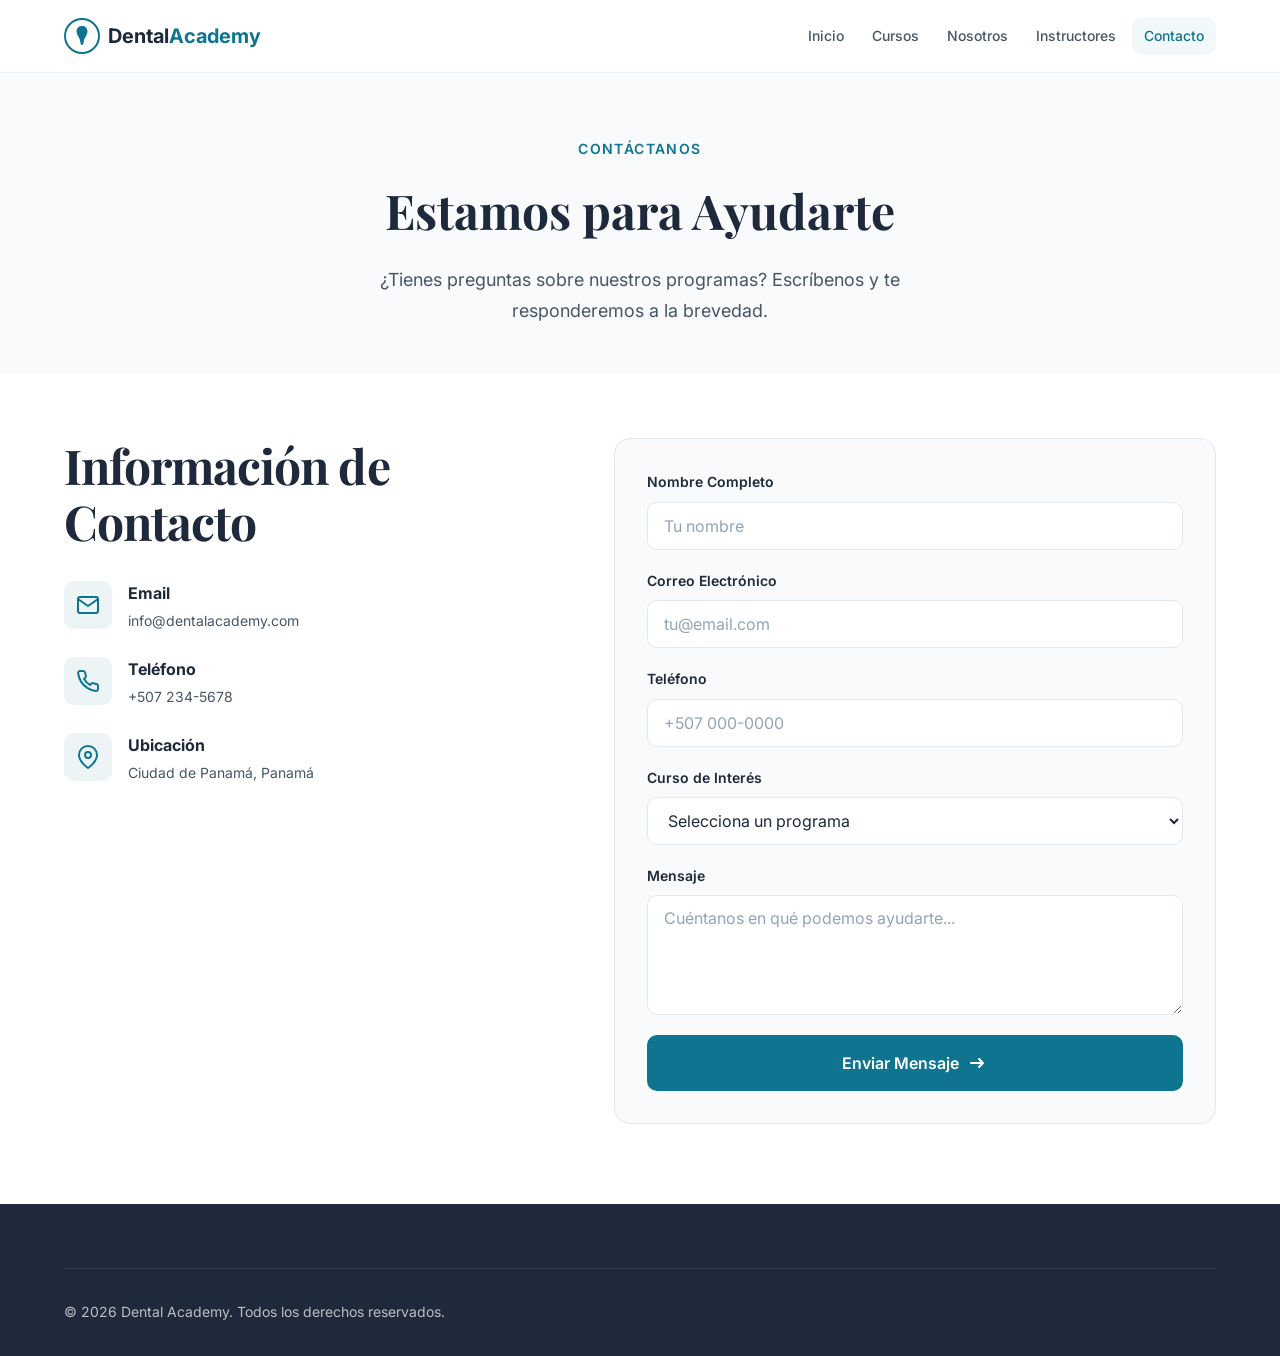
==== templates/contact.html @ 8d814e5e "feat: initial dental academy website with courses platform - FastAPI backend with Jinja2 templates -" ====
<!DOCTYPE html>
<html lang="es">
<head>
    <meta charset="UTF-8">
    <meta name="viewport" content="width=device-width, initial-scale=1.0">
    <title>Contacto — Dental Academy</title>
    <link rel="stylesheet" href="/static/css/style.css">
    <link rel="preconnect" href="https://fonts.googleapis.com">
    <link rel="preconnect" href="https://fonts.gstatic.com" crossorigin>
    <link href="https://fonts.googleapis.com/css2?family=Inter:wght@300;400;500;600;700;800&family=Playfair+Display:wght@400;600;700&display=swap" rel="stylesheet">
</head>
<body>
    <a href="#main-content" class="skip-link">Saltar al contenido</a>

    <header class="header" id="header">
        <nav class="nav container">
            <a href="/" class="nav__logo" aria-label="Dental Academy - Inicio">
                <svg class="nav__logo-icon" width="36" height="36" viewBox="0 0 36 36" fill="none" aria-hidden="true">
                    <circle cx="18" cy="18" r="17" stroke="currentColor" stroke-width="2"/>
                    <path d="M18 8c-3 0-5.5 2-5.5 5.5 0 3 2.5 5 3.5 9 .5 2 .5 4.5 2 4.5s1.5-2.5 2-4.5c1-4 3.5-6 3.5-9C23.5 10 21 8 18 8z" fill="currentColor"/>
                </svg>
                <span>Dental<span class="nav__logo-accent">Academy</span></span>
            </a>
            <button class="nav__toggle" aria-label="Abrir menú" aria-expanded="false" id="nav-toggle">
                <span></span><span></span><span></span>
            </button>
            <ul class="nav__menu" id="nav-menu" role="menubar">
                <li role="none"><a href="/" role="menuitem" class="nav__link">Inicio</a></li>
                <li role="none"><a href="/courses" role="menuitem" class="nav__link">Cursos</a></li>
                <li role="none"><a href="/#about" role="menuitem" class="nav__link">Nosotros</a></li>
                <li role="none"><a href="/#instructors" role="menuitem" class="nav__link">Instructores</a></li>
                <li role="none"><a href="/contact" role="menuitem" class="nav__link nav__link--active">Contacto</a></li>
            </ul>
        </nav>
    </header>

    <main id="main-content">
        <section class="page-hero">
            <div class="container">
                <span class="section-tag">Contáctanos</span>
                <h1 class="page-hero__title">Estamos para Ayudarte</h1>
                <p class="page-hero__desc">¿Tienes preguntas sobre nuestros programas? Escríbenos y te responderemos a la brevedad.</p>
            </div>
        </section>

        <section class="contact-section" aria-labelledby="contact-title">
            <div class="container">
                <div class="contact__grid">
                    <div class="contact__info">
                        <h2 id="contact-title" class="section-title">Información de Contacto</h2>
                        <div class="contact__info-items">
                            <div class="contact__info-item">
                                <div class="contact__info-icon" aria-hidden="true">
                                    <svg width="24" height="24" viewBox="0 0 24 24" fill="none"><path d="M4 4h16c1.1 0 2 .9 2 2v12c0 1.1-.9 2-2 2H4c-1.1 0-2-.9-2-2V6c0-1.1.9-2 2-2z" stroke="currentColor" stroke-width="2"/><path d="M22 6l-10 7L2 6" stroke="currentColor" stroke-width="2"/></svg>
                                </div>
                                <div>
                                    <h3>Email</h3>
                                    <p>info@dentalacademy.com</p>
                                </div>
                            </div>
                            <div class="contact__info-item">
                                <div class="contact__info-icon" aria-hidden="true">
                                    <svg width="24" height="24" viewBox="0 0 24 24" fill="none"><path d="M22 16.92v3a2 2 0 0 1-2.18 2 19.79 19.79 0 0 1-8.63-3.07 19.5 19.5 0 0 1-6-6A19.79 19.79 0 0 1 2.12 4.18 2 2 0 0 1 4.11 2h3a2 2 0 0 1 2 1.72c.127.96.361 1.903.7 2.81a2 2 0 0 1-.45 2.11L8.09 9.91a16 16 0 0 0 6 6l1.27-1.27a2 2 0 0 1 2.11-.45c.907.339 1.85.573 2.81.7A2 2 0 0 1 22 16.92z" stroke="currentColor" stroke-width="2"/></svg>
                                </div>
                                <div>
                                    <h3>Teléfono</h3>
                                    <p>+507 234-5678</p>
                                </div>
                            </div>
                            <div class="contact__info-item">
                                <div class="contact__info-icon" aria-hidden="true">
                                    <svg width="24" height="24" viewBox="0 0 24 24" fill="none"><path d="M21 10c0 7-9 13-9 13s-9-6-9-13a9 9 0 0 1 18 0z" stroke="currentColor" stroke-width="2"/><circle cx="12" cy="10" r="3" stroke="currentColor" stroke-width="2"/></svg>
                                </div>
                                <div>
                                    <h3>Ubicación</h3>
                                    <p>Ciudad de Panamá, Panamá</p>
                                </div>
                            </div>
                        </div>
                    </div>
                    <form class="contact__form" id="contact-form" aria-label="Formulario de contacto">
                        <div class="form-group">
                            <label for="name" class="form-label">Nombre Completo</label>
                            <input type="text" id="name" name="name" class="form-input" required autocomplete="name" placeholder="Tu nombre">
                        </div>
                        <div class="form-group">
                            <label for="email" class="form-label">Correo Electrónico</label>
                            <input type="email" id="email" name="email" class="form-input" required autocomplete="email" placeholder="tu@email.com">
                        </div>
                        <div class="form-group">
                            <label for="phone" class="form-label">Teléfono</label>
                            <input type="tel" id="phone" name="phone" class="form-input" autocomplete="tel" placeholder="+507 000-0000">
                        </div>
                        <div class="form-group">
                            <label for="course-interest" class="form-label">Curso de Interés</label>
                            <select id="course-interest" name="course_interest" class="form-input">
                                <option value="">Selecciona un programa</option>
                                <option value="implantologia-avanzada">Implantología Avanzada</option>
                                <option value="endodoncia-microscopica">Endodoncia Microscópica</option>
                                <option value="ortodoncia-invisible">Ortodoncia Invisible</option>
                                <option value="fotografia-dental">Fotografía Clínica Dental</option>
                                <option value="blanqueamiento-avanzado">Blanqueamiento Avanzado</option>
                                <option value="emergencias-dentales">Emergencias Dentales</option>
                                <option value="carillas-ceramicas">Carillas Cerámicas</option>
                                <option value="periodoncia-avanzada">Periodoncia Quirúrgica</option>
                            </select>
                        </div>
                        <div class="form-group">
                            <label for="message" class="form-label">Mensaje</label>
                            <textarea id="message" name="message" class="form-input form-textarea" rows="4" placeholder="Cuéntanos en qué podemos ayudarte..."></textarea>
                        </div>
                        <button type="submit" class="btn btn--primary btn--lg btn--block">
                            Enviar Mensaje
                            <svg width="20" height="20" viewBox="0 0 20 20" fill="none" aria-hidden="true"><path d="M4 10h12m-4-4l4 4-4 4" stroke="currentColor" stroke-width="2" stroke-linecap="round" stroke-linejoin="round"/></svg>
                        </button>
                    </form>
                </div>
            </div>
        </section>
    </main>

    <footer class="footer">
        <div class="container">
            <div class="footer__bottom">
                <p>&copy; 2026 Dental Academy. Todos los derechos reservados.</p>
            </div>
        </div>
    </footer>

    <script src="/static/js/main.js"></script>
</body>
</html>
---- static/css/style.css ----
:root {
    --color-primary: #0e7490;
    --color-primary-light: #22d3ee;
    --color-primary-dark: #0c4a5e;
    --color-secondary: #1e293b;
    --color-accent: #f59e0b;
    --color-accent-light: #fbbf24;
    --color-surface: #ffffff;
    --color-surface-alt: #f8fafc;
    --color-surface-muted: #f1f5f9;
    --color-on-surface: #1e293b;
    --color-on-surface-secondary: #475569;
    --color-on-surface-muted: #94a3b8;
    --color-border: #e2e8f0;
    --color-border-light: #f1f5f9;
    --color-success: #10b981;
    --color-error: #ef4444;

    --font-body: 'Inter', system-ui, -apple-system, sans-serif;
    --font-heading: 'Playfair Display', Georgia, serif;

    --text-xs: 0.75rem;
    --text-sm: 0.875rem;
    --text-base: 1rem;
    --text-lg: 1.125rem;
    --text-xl: 1.25rem;
    --text-2xl: 1.5rem;
    --text-3xl: 1.875rem;
    --text-4xl: 2.25rem;
    --text-5xl: 3rem;
    --text-6xl: 3.75rem;

    --spacing-1: 0.25rem;
    --spacing-2: 0.5rem;
    --spacing-3: 0.75rem;
    --spacing-4: 1rem;
    --spacing-5: 1.25rem;
    --spacing-6: 1.5rem;
    --spacing-8: 2rem;
    --spacing-10: 2.5rem;
    --spacing-12: 3rem;
    --spacing-16: 4rem;
    --spacing-20: 5rem;
    --spacing-24: 6rem;

    --radius-sm: 6px;
    --radius-md: 10px;
    --radius-lg: 16px;
    --radius-xl: 24px;
    --radius-full: 9999px;

    --shadow-sm: 0 1px 2px rgba(0, 0, 0, 0.05);
    --shadow-md: 0 4px 6px -1px rgba(0, 0, 0, 0.08), 0 2px 4px -2px rgba(0, 0, 0, 0.05);
    --shadow-lg: 0 10px 25px -5px rgba(0, 0, 0, 0.1), 0 8px 10px -6px rgba(0, 0, 0, 0.05);
    --shadow-xl: 0 20px 50px -12px rgba(0, 0, 0, 0.15);

    --transition-fast: 150ms ease;
    --transition-base: 250ms ease;
    --transition-slow: 400ms ease;

    --header-height: 72px;
}

*,
*::before,
*::after {
    box-sizing: border-box;
    margin: 0;
    padding: 0;
}

html {
    scroll-behavior: smooth;
    -webkit-text-size-adjust: 100%;
}

body {
    font-family: var(--font-body);
    font-size: var(--text-base);
    line-height: 1.6;
    color: var(--color-on-surface);
    background-color: var(--color-surface);
    -webkit-font-smoothing: antialiased;
    -moz-osx-font-smoothing: grayscale;
}

img {
    max-width: 100%;
    height: auto;
    display: block;
}

a {
    color: inherit;
    text-decoration: none;
}

ul, ol {
    list-style: none;
}

button {
    cursor: pointer;
    border: none;
    background: none;
    font-family: inherit;
    font-size: inherit;
}

.sr-only {
    position: absolute;
    width: 1px;
    height: 1px;
    padding: 0;
    margin: -1px;
    overflow: hidden;
    clip: rect(0, 0, 0, 0);
    white-space: nowrap;
    border-width: 0;
}

.skip-link {
    position: absolute;
    top: -100%;
    left: var(--spacing-4);
    z-index: 10000;
    background: var(--color-primary);
    color: #fff;
    padding: var(--spacing-2) var(--spacing-4);
    border-radius: var(--radius-sm);
    font-weight: 600;
}

.skip-link:focus {
    top: var(--spacing-4);
}

.container {
    width: 100%;
    max-width: 1200px;
    margin: 0 auto;
    padding: 0 var(--spacing-6);
}

@media (min-width: 768px) {
    .container {
        padding: 0 var(--spacing-8);
    }
}

@media (min-width: 1024px) {
    .container {
        padding: 0 var(--spacing-6);
    }
}

.header {
    position: fixed;
    top: 0;
    left: 0;
    right: 0;
    z-index: 100;
    background: rgba(255, 255, 255, 0.9);
    backdrop-filter: blur(20px);
    -webkit-backdrop-filter: blur(20px);
    border-bottom: 1px solid var(--color-border-light);
    transition: background var(--transition-base), box-shadow var(--transition-base);
}

.header--scrolled {
    background: rgba(255, 255, 255, 0.97);
    box-shadow: var(--shadow-md);
}

.nav {
    display: flex;
    align-items: center;
    justify-content: space-between;
    height: var(--header-height);
}

.nav__logo {
    display: flex;
    align-items: center;
    gap: var(--spacing-2);
    font-size: var(--text-xl);
    font-weight: 700;
    color: var(--color-secondary);
    transition: opacity var(--transition-fast);
}

.nav__logo:hover {
    opacity: 0.8;
}

.nav__logo-accent {
    color: var(--color-primary);
}

.nav__logo-icon {
    color: var(--color-primary);
}

.nav__toggle {
    display: flex;
    flex-direction: column;
    gap: 5px;
    width: 32px;
    padding: 4px 0;
    z-index: 110;
}

.nav__toggle span {
    display: block;
    height: 2px;
    background: var(--color-on-surface);
    border-radius: 2px;
    transition: transform var(--transition-base), opacity var(--transition-base);
}

.nav__toggle[aria-expanded="true"] span:nth-child(1) {
    transform: translateY(7px) rotate(45deg);
}

.nav__toggle[aria-expanded="true"] span:nth-child(2) {
    opacity: 0;
}

.nav__toggle[aria-expanded="true"] span:nth-child(3) {
    transform: translateY(-7px) rotate(-45deg);
}

.nav__menu {
    position: fixed;
    top: 0;
    right: -100%;
    width: min(320px, 85vw);
    height: 100vh;
    background: var(--color-surface);
    padding: calc(var(--header-height) + var(--spacing-8)) var(--spacing-8) var(--spacing-8);
    display: flex;
    flex-direction: column;
    gap: var(--spacing-2);
    transition: right var(--transition-slow);
    box-shadow: var(--shadow-xl);
    z-index: 105;
}

.nav__menu--open {
    right: 0;
}

.nav__link {
    display: block;
    padding: var(--spacing-3) var(--spacing-4);
    font-weight: 500;
    font-size: var(--text-lg);
    color: var(--color-on-surface-secondary);
    border-radius: var(--radius-md);
    transition: color var(--transition-fast), background var(--transition-fast);
}

.nav__link:hover,
.nav__link--active {
    color: var(--color-primary);
    background: rgba(14, 116, 144, 0.05);
}

@media (min-width: 1024px) {
    .nav__toggle {
        display: none;
    }

    .nav__menu {
        position: static;
        width: auto;
        height: auto;
        background: none;
        padding: 0;
        flex-direction: row;
        box-shadow: none;
        gap: var(--spacing-1);
    }

    .nav__link {
        font-size: var(--text-sm);
        padding: var(--spacing-2) var(--spacing-3);
    }
}

.hero {
    position: relative;
    min-height: min(100dvh, 900px);
    display: flex;
    align-items: center;
    padding: calc(var(--header-height) + var(--spacing-12)) 0 var(--spacing-16);
    overflow: hidden;
}

.hero__bg {
    position: absolute;
    inset: 0;
    z-index: 0;
}

.hero__gradient {
    position: absolute;
    inset: 0;
    background:
        radial-gradient(ellipse at 20% 50%, rgba(14, 116, 144, 0.08) 0%, transparent 50%),
        radial-gradient(ellipse at 80% 20%, rgba(34, 211, 238, 0.06) 0%, transparent 40%),
        radial-gradient(ellipse at 60% 80%, rgba(14, 116, 144, 0.04) 0%, transparent 50%);
}

.hero__pattern {
    position: absolute;
    inset: 0;
    opacity: 0.03;
    background-image:
        radial-gradient(circle at 1px 1px, var(--color-on-surface) 1px, transparent 0);
    background-size: 40px 40px;
}

.hero__content {
    position: relative;
    z-index: 1;
    max-width: 720px;
}

.hero__badge {
    display: inline-flex;
    align-items: center;
    gap: var(--spacing-2);
    padding: var(--spacing-2) var(--spacing-4);
    background: rgba(14, 116, 144, 0.08);
    border: 1px solid rgba(14, 116, 144, 0.15);
    border-radius: var(--radius-full);
    font-size: var(--text-sm);
    font-weight: 600;
    color: var(--color-primary);
    margin-bottom: var(--spacing-6);
}

.hero__title {
    font-family: var(--font-heading);
    font-size: clamp(var(--text-4xl), 6vw, var(--text-6xl));
    font-weight: 700;
    line-height: 1.1;
    color: var(--color-secondary);
    margin-bottom: var(--spacing-6);
    letter-spacing: -0.02em;
}

.hero__title-accent {
    color: var(--color-primary);
}

.hero__subtitle {
    font-size: var(--text-lg);
    color: var(--color-on-surface-secondary);
    line-height: 1.7;
    margin-bottom: var(--spacing-8);
    max-width: 600px;
}

.hero__actions {
    display: flex;
    flex-wrap: wrap;
    gap: var(--spacing-4);
    margin-bottom: var(--spacing-12);
}

.hero__stats {
    display: grid;
    grid-template-columns: repeat(3, 1fr);
    gap: var(--spacing-6);
    padding-top: var(--spacing-8);
    border-top: 1px solid var(--color-border);
}

.hero__stat {
    text-align: center;
}

.hero__stat-number {
    font-size: var(--text-4xl);
    font-weight: 800;
    color: var(--color-primary);
    line-height: 1;
}

.hero__stat-suffix {
    font-size: var(--text-2xl);
    font-weight: 800;
    color: var(--color-primary);
}

.hero__stat-label {
    display: block;
    font-size: var(--text-sm);
    color: var(--color-on-surface-muted);
    margin-top: var(--spacing-1);
}

.btn {
    display: inline-flex;
    align-items: center;
    justify-content: center;
    gap: var(--spacing-2);
    font-weight: 600;
    border-radius: var(--radius-md);
    transition: all var(--transition-fast);
    cursor: pointer;
    white-space: nowrap;
    text-align: center;
    border: 2px solid transparent;
    line-height: 1;
}

.btn--sm {
    padding: var(--spacing-2) var(--spacing-4);
    font-size: var(--text-sm);
}

.btn--lg {
    padding: var(--spacing-4) var(--spacing-8);
    font-size: var(--text-base);
}

.btn--block {
    width: 100%;
}

.btn--primary {
    background: var(--color-primary);
    color: #fff;
    border-color: var(--color-primary);
}

.btn--primary:hover {
    background: var(--color-primary-dark);
    border-color: var(--color-primary-dark);
    transform: translateY(-1px);
    box-shadow: 0 4px 12px rgba(14, 116, 144, 0.3);
}

.btn--primary:active {
    transform: translateY(0);
}

.btn--outline {
    background: transparent;
    color: var(--color-primary);
    border-color: var(--color-primary);
}

.btn--outline:hover {
    background: rgba(14, 116, 144, 0.05);
}

.btn--white {
    background: #fff;
    color: var(--color-primary-dark);
    border-color: #fff;
}

.btn--white:hover {
    background: rgba(255, 255, 255, 0.9);
    transform: translateY(-1px);
    box-shadow: 0 4px 12px rgba(0, 0, 0, 0.15);
}

.btn--outline-white {
    background: transparent;
    color: #fff;
    border-color: rgba(255, 255, 255, 0.4);
}

.btn--outline-white:hover {
    background: rgba(255, 255, 255, 0.1);
    border-color: rgba(255, 255, 255, 0.7);
}

.section-header {
    text-align: center;
    max-width: 640px;
    margin: 0 auto var(--spacing-12);
}

.section-tag {
    display: inline-block;
    font-size: var(--text-sm);
    font-weight: 600;
    text-transform: uppercase;
    letter-spacing: 0.1em;
    color: var(--color-primary);
    margin-bottom: var(--spacing-3);
}

.section-title {
    font-family: var(--font-heading);
    font-size: clamp(var(--text-3xl), 4vw, var(--text-5xl));
    font-weight: 700;
    line-height: 1.15;
    color: var(--color-secondary);
    margin-bottom: var(--spacing-4);
    letter-spacing: -0.02em;
}

.section-desc {
    font-size: var(--text-lg);
    color: var(--color-on-surface-secondary);
    line-height: 1.7;
}

.courses-preview {
    padding: var(--spacing-20) 0;
    background: var(--color-surface);
}

.courses-tabs {
    display: flex;
    gap: var(--spacing-2);
    margin-bottom: var(--spacing-10);
    justify-content: center;
    flex-wrap: wrap;
}

.courses-tabs__btn {
    padding: var(--spacing-2) var(--spacing-5);
    font-size: var(--text-sm);
    font-weight: 600;
    color: var(--color-on-surface-muted);
    border-radius: var(--radius-full);
    border: 1.5px solid var(--color-border);
    background: var(--color-surface);
    transition: all var(--transition-fast);
}

.courses-tabs__btn:hover {
    color: var(--color-primary);
    border-color: var(--color-primary);
}

.courses-tabs__btn--active {
    background: var(--color-primary);
    color: #fff;
    border-color: var(--color-primary);
}

.courses-grid {
    display: grid;
    grid-template-columns: 1fr;
    gap: var(--spacing-6);
}

@media (min-width: 640px) {
    .courses-grid {
        grid-template-columns: repeat(2, 1fr);
    }
}

@media (min-width: 1024px) {
    .courses-grid {
        grid-template-columns: repeat(3, 1fr);
    }
}

.course-card {
    background: var(--color-surface);
    border: 1px solid var(--color-border);
    border-radius: var(--radius-lg);
    overflow: hidden;
    transition: transform var(--transition-base), box-shadow var(--transition-base);
}

.course-card:hover {
    transform: translateY(-4px);
    box-shadow: var(--shadow-lg);
}

.course-card:focus-visible {
    outline: 2px solid var(--color-primary);
    outline-offset: 2px;
}

.course-card__image {
    position: relative;
    height: 200px;
    overflow: hidden;
}

.course-card__image-placeholder {
    width: 100%;
    height: 100%;
    display: flex;
    align-items: center;
    justify-content: center;
    color: #fff;
}

.course-card__image-placeholder--1 {
    background: linear-gradient(135deg, #0e7490 0%, #22d3ee 100%);
}

.course-card__image-placeholder--2 {
    background: linear-gradient(135deg, #1e293b 0%, #475569 100%);
}

.course-card__image-placeholder--3 {
    background: linear-gradient(135deg, #0c4a5e 0%, #0e7490 100%);
}

.course-card__image-placeholder--4 {
    background: linear-gradient(135deg, #f59e0b 0%, #fbbf24 100%);
}

.course-card__image-placeholder--5 {
    background: linear-gradient(135deg, #10b981 0%, #34d399 100%);
}

.course-card__image-placeholder--6 {
    background: linear-gradient(135deg, #8b5cf6 0%, #a78bfa 100%);
}

.course-card__badge {
    position: absolute;
    top: var(--spacing-3);
    right: var(--spacing-3);
    background: rgba(255, 255, 255, 0.95);
    color: var(--color-secondary);
    padding: var(--spacing-1) var(--spacing-3);
    border-radius: var(--radius-full);
    font-size: var(--text-xs);
    font-weight: 700;
    backdrop-filter: blur(8px);
}

.course-card__badge--accent {
    background: var(--color-accent);
    color: #fff;
}

.course-card__body {
    padding: var(--spacing-5);
    display: flex;
    flex-direction: column;
    gap: var(--spacing-3);
}

.course-card__meta {
    display: flex;
    justify-content: space-between;
    align-items: center;
}

.course-card__category {
    font-size: var(--text-xs);
    font-weight: 600;
    text-transform: uppercase;
    letter-spacing: 0.05em;
    color: var(--color-primary);
    background: rgba(14, 116, 144, 0.08);
    padding: var(--spacing-1) var(--spacing-2);
    border-radius: var(--radius-sm);
}

.course-card__category--accent {
    color: var(--color-accent);
    background: rgba(245, 158, 11, 0.08);
}

.course-card__rating {
    display: flex;
    align-items: center;
    gap: var(--spacing-1);
    font-size: var(--text-sm);
    font-weight: 600;
    color: var(--color-accent);
}

.course-card__title {
    font-size: var(--text-xl);
    font-weight: 700;
    color: var(--color-secondary);
    line-height: 1.3;
}

.course-card__desc {
    font-size: var(--text-sm);
    color: var(--color-on-surface-secondary);
    line-height: 1.6;
}

.course-card__details {
    display: flex;
    gap: var(--spacing-4);
    font-size: var(--text-sm);
    color: var(--color-on-surface-muted);
}

.course-card__details span {
    display: flex;
    align-items: center;
    gap: var(--spacing-1);
}

.course-card__footer {
    display: flex;
    justify-content: space-between;
    align-items: center;
    padding-top: var(--spacing-3);
    border-top: 1px solid var(--color-border-light);
    margin-top: auto;
}

.course-card__price {
    font-size: var(--text-2xl);
    font-weight: 800;
    color: var(--color-primary);
}

.courses-cta {
    text-align: center;
    margin-top: var(--spacing-10);
}

.about {
    padding: var(--spacing-20) 0;
    background: var(--color-surface-alt);
}

.about__grid {
    display: grid;
    grid-template-columns: 1fr;
    gap: var(--spacing-12);
    align-items: center;
}

@media (min-width: 1024px) {
    .about__grid {
        grid-template-columns: 1.2fr 0.8fr;
    }
}

.about__content .section-tag {
    display: block;
}

.about__text {
    font-size: var(--text-lg);
    color: var(--color-on-surface-secondary);
    line-height: 1.7;
    margin-bottom: var(--spacing-8);
}

.about__features {
    display: grid;
    grid-template-columns: 1fr;
    gap: var(--spacing-6);
}

@media (min-width: 640px) {
    .about__features {
        grid-template-columns: repeat(2, 1fr);
    }
}

.about__feature {
    display: flex;
    gap: var(--spacing-4);
}

.about__feature-icon {
    flex-shrink: 0;
    width: 48px;
    height: 48px;
    display: flex;
    align-items: center;
    justify-content: center;
    background: rgba(14, 116, 144, 0.08);
    border-radius: var(--radius-md);
    color: var(--color-primary);
}

.about__feature-title {
    font-size: var(--text-base);
    font-weight: 700;
    color: var(--color-secondary);
    margin-bottom: var(--spacing-1);
}

.about__feature-desc {
    font-size: var(--text-sm);
    color: var(--color-on-surface-muted);
    line-height: 1.6;
}

.about__visual {
    display: flex;
    flex-direction: column;
    gap: var(--spacing-4);
}

.about__card {
    display: flex;
    align-items: center;
    gap: var(--spacing-4);
    padding: var(--spacing-5) var(--spacing-6);
    background: var(--color-surface);
    border-radius: var(--radius-lg);
    border: 1px solid var(--color-border);
    font-weight: 600;
    color: var(--color-secondary);
    transition: transform var(--transition-base), box-shadow var(--transition-base);
}

.about__card:hover {
    transform: translateX(8px);
    box-shadow: var(--shadow-md);
}

.about__card--1 {
    color: var(--color-primary);
}

.about__card--2 {
    color: var(--color-accent);
}

.about__card--3 {
    color: var(--color-success);
}

.instructors {
    padding: var(--spacing-20) 0;
    background: var(--color-surface);
}

.instructors__grid {
    display: grid;
    grid-template-columns: 1fr;
    gap: var(--spacing-6);
}

@media (min-width: 640px) {
    .instructors__grid {
        grid-template-columns: repeat(2, 1fr);
    }
}

@media (min-width: 1024px) {
    .instructors__grid {
        grid-template-columns: repeat(4, 1fr);
    }
}

.instructor-card {
    text-align: center;
    padding: var(--spacing-8) var(--spacing-5);
    border-radius: var(--radius-lg);
    border: 1px solid var(--color-border);
    background: var(--color-surface);
    transition: transform var(--transition-base), box-shadow var(--transition-base);
}

.instructor-card:hover {
    transform: translateY(-4px);
    box-shadow: var(--shadow-lg);
}

.instructor-card__avatar {
    width: 80px;
    height: 80px;
    border-radius: var(--radius-full);
    display: flex;
    align-items: center;
    justify-content: center;
    margin: 0 auto var(--spacing-4);
    color: #fff;
}

.instructor-card__avatar--1 {
    background: linear-gradient(135deg, #0e7490, #22d3ee);
}

.instructor-card__avatar--2 {
    background: linear-gradient(135deg, #1e293b, #475569);
}

.instructor-card__avatar--3 {
    background: linear-gradient(135deg, #0c4a5e, #0e7490);
}

.instructor-card__avatar--4 {
    background: linear-gradient(135deg, #f59e0b, #fbbf24);
}

.instructor-card__name {
    font-size: var(--text-lg);
    font-weight: 700;
    color: var(--color-secondary);
    margin-bottom: var(--spacing-1);
}

.instructor-card__specialty {
    font-size: var(--text-sm);
    font-weight: 600;
    color: var(--color-primary);
    margin-bottom: var(--spacing-2);
}

.instructor-card__bio {
    font-size: var(--text-sm);
    color: var(--color-on-surface-muted);
    line-height: 1.6;
}

.testimonials {
    padding: var(--spacing-20) 0;
    background: var(--color-surface-alt);
}

.testimonials__grid {
    display: grid;
    grid-template-columns: 1fr;
    gap: var(--spacing-6);
}

@media (min-width: 768px) {
    .testimonials__grid {
        grid-template-columns: repeat(3, 1fr);
    }
}

.testimonial-card {
    background: var(--color-surface);
    border: 1px solid var(--color-border);
    border-radius: var(--radius-lg);
    padding: var(--spacing-8);
    display: flex;
    flex-direction: column;
    gap: var(--spacing-4);
}

.testimonial-card__stars {
    display: flex;
    gap: 2px;
    color: var(--color-accent);
}

.testimonial-card__text {
    font-size: var(--text-base);
    color: var(--color-on-surface-secondary);
    line-height: 1.7;
    font-style: italic;
    flex: 1;
}

.testimonial-card__author {
    display: flex;
    align-items: center;
    gap: var(--spacing-3);
    padding-top: var(--spacing-4);
    border-top: 1px solid var(--color-border-light);
}

.testimonial-card__avatar {
    width: 40px;
    height: 40px;
    border-radius: var(--radius-full);
    background: var(--color-primary);
    color: #fff;
    display: flex;
    align-items: center;
    justify-content: center;
    font-size: var(--text-xs);
    font-weight: 700;
    flex-shrink: 0;
}

.testimonial-card__name {
    display: block;
    font-size: var(--text-sm);
    font-weight: 700;
    color: var(--color-secondary);
    font-style: normal;
}

.testimonial-card__role {
    display: block;
    font-size: var(--text-xs);
    color: var(--color-on-surface-muted);
}

.cta-section {
    padding: var(--spacing-20) 0;
    background: linear-gradient(135deg, var(--color-primary-dark) 0%, var(--color-primary) 50%, #0891b2 100%);
    position: relative;
    overflow: hidden;
}

.cta-section::before {
    content: '';
    position: absolute;
    inset: 0;
    background:
        radial-gradient(circle at 20% 80%, rgba(34, 211, 238, 0.2) 0%, transparent 50%),
        radial-gradient(circle at 80% 20%, rgba(255, 255, 255, 0.05) 0%, transparent 40%);
}

.cta-section__content {
    position: relative;
    z-index: 1;
    text-align: center;
    max-width: 640px;
    margin: 0 auto;
}

.cta-section__title {
    font-family: var(--font-heading);
    font-size: clamp(var(--text-3xl), 4vw, var(--text-5xl));
    font-weight: 700;
    color: #fff;
    line-height: 1.15;
    margin-bottom: var(--spacing-4);
}

.cta-section__desc {
    font-size: var(--text-lg);
    color: rgba(255, 255, 255, 0.8);
    margin-bottom: var(--spacing-8);
    line-height: 1.7;
}

.cta-section__actions {
    display: flex;
    gap: var(--spacing-4);
    justify-content: center;
    flex-wrap: wrap;
}

.page-hero {
    padding: calc(var(--header-height) + var(--spacing-16)) 0 var(--spacing-12);
    background: var(--color-surface-alt);
    text-align: center;
}

.page-hero__title {
    font-family: var(--font-heading);
    font-size: clamp(var(--text-4xl), 5vw, var(--text-5xl));
    font-weight: 700;
    color: var(--color-secondary);
    margin-bottom: var(--spacing-4);
}

.page-hero__desc {
    font-size: var(--text-lg);
    color: var(--color-on-surface-secondary);
    max-width: 600px;
    margin: 0 auto;
    line-height: 1.7;
}

.courses-page {
    padding: var(--spacing-12) 0 var(--spacing-20);
}

.courses-filter {
    margin-bottom: var(--spacing-8);
}

.courses-grid--full {
    grid-template-columns: 1fr;
}

@media (min-width: 640px) {
    .courses-grid--full {
        grid-template-columns: repeat(2, 1fr);
    }
}

@media (min-width: 1024px) {
    .courses-grid--full {
        grid-template-columns: repeat(3, 1fr);
    }
}

.course-detail-hero {
    padding: calc(var(--header-height) + var(--spacing-12)) 0 var(--spacing-10);
    background: var(--color-surface-alt);
}

.course-detail__back {
    display: inline-flex;
    align-items: center;
    gap: var(--spacing-2);
    font-size: var(--text-sm);
    font-weight: 600;
    color: var(--color-on-surface-muted);
    margin-bottom: var(--spacing-6);
    transition: color var(--transition-fast);
}

.course-detail__back:hover {
    color: var(--color-primary);
}

.course-detail__meta-top {
    display: flex;
    align-items: center;
    gap: var(--spacing-4);
    margin-bottom: var(--spacing-4);
    flex-wrap: wrap;
}

.course-detail__rating {
    display: flex;
    align-items: center;
    gap: var(--spacing-1);
    font-weight: 600;
    color: var(--color-accent);
}

.course-detail__students {
    font-size: var(--text-sm);
    color: var(--color-on-surface-muted);
}

.course-detail__title {
    font-family: var(--font-heading);
    font-size: clamp(var(--text-3xl), 5vw, var(--text-5xl));
    font-weight: 700;
    color: var(--color-secondary);
    margin-bottom: var(--spacing-2);
}

.course-detail__subtitle {
    font-size: var(--text-xl);
    color: var(--color-on-surface-secondary);
}

.course-detail-body {
    padding: var(--spacing-12) 0 var(--spacing-20);
}

.course-detail__grid {
    display: grid;
    grid-template-columns: 1fr;
    gap: var(--spacing-10);
}

@media (min-width: 1024px) {
    .course-detail__grid {
        grid-template-columns: 1.5fr 1fr;
    }
}

.course-detail__section {
    margin-bottom: var(--spacing-10);
}

.course-detail__section-title {
    font-size: var(--text-2xl);
    font-weight: 700;
    color: var(--color-secondary);
    margin-bottom: var(--spacing-4);
    padding-bottom: var(--spacing-3);
    border-bottom: 2px solid var(--color-border);
}

.course-detail__text {
    font-size: var(--text-lg);
    color: var(--color-on-surface-secondary);
    line-height: 1.7;
}

.course-detail__objectives {
    display: flex;
    flex-direction: column;
    gap: var(--spacing-3);
}

.course-detail__objectives li {
    display: flex;
    align-items: flex-start;
    gap: var(--spacing-3);
    font-size: var(--text-base);
    color: var(--color-on-surface-secondary);
    line-height: 1.6;
}

.course-detail__objectives li svg {
    flex-shrink: 0;
    color: var(--color-success);
    margin-top: 2px;
}

.course-detail__modules {
    display: flex;
    flex-direction: column;
    gap: var(--spacing-3);
}

.course-detail__module {
    display: flex;
    justify-content: space-between;
    align-items: center;
    padding: var(--spacing-4) var(--spacing-5);
    background: var(--color-surface-alt);
    border-radius: var(--radius-md);
    border: 1px solid var(--color-border-light);
}

.course-detail__module-header {
    display: flex;
    align-items: center;
    gap: var(--spacing-3);
}

.course-detail__module-num {
    font-size: var(--text-xs);
    font-weight: 700;
    color: var(--color-primary);
    background: rgba(14, 116, 144, 0.08);
    padding: var(--spacing-1) var(--spacing-2);
    border-radius: var(--radius-sm);
}

.course-detail__module-name {
    font-size: var(--text-base);
    font-weight: 600;
    color: var(--color-secondary);
}

.course-detail__module-weeks {
    font-size: var(--text-sm);
    color: var(--color-on-surface-muted);
    font-weight: 500;
}

.course-detail__sidebar {
    position: relative;
}

@media (min-width: 1024px) {
    .course-detail__sidebar {
        position: sticky;
        top: calc(var(--header-height) + var(--spacing-6));
    }
}

.course-detail__card {
    background: var(--color-surface);
    border: 1px solid var(--color-border);
    border-radius: var(--radius-lg);
    padding: var(--spacing-6);
    display: flex;
    flex-direction: column;
    gap: var(--spacing-4);
}

.course-detail__card-row {
    display: flex;
    justify-content: space-between;
    align-items: center;
    padding-bottom: var(--spacing-3);
    border-bottom: 1px solid var(--color-border-light);
    font-size: var(--text-sm);
    color: var(--color-on-surface-secondary);
}

.course-detail__card-row strong {
    color: var(--color-secondary);
    font-weight: 600;
}

.course-detail__card-price {
    display: flex;
    justify-content: space-between;
    align-items: center;
    padding: var(--spacing-4) 0;
    border-top: 2px solid var(--color-primary);
    margin-top: var(--spacing-2);
}

.course-detail__card-price span {
    font-size: var(--text-base);
    color: var(--color-on-surface-secondary);
}

.course-detail__card-price strong {
    font-size: var(--text-3xl);
    font-weight: 800;
    color: var(--color-primary);
}

.contact-section {
    padding: var(--spacing-16) 0 var(--spacing-20);
}

.contact__grid {
    display: grid;
    grid-template-columns: 1fr;
    gap: var(--spacing-12);
}

@media (min-width: 1024px) {
    .contact__grid {
        grid-template-columns: 1fr 1.2fr;
    }
}

.contact__info-items {
    display: flex;
    flex-direction: column;
    gap: var(--spacing-6);
    margin-top: var(--spacing-8);
}

.contact__info-item {
    display: flex;
    gap: var(--spacing-4);
    align-items: flex-start;
}

.contact__info-icon {
    width: 48px;
    height: 48px;
    display: flex;
    align-items: center;
    justify-content: center;
    background: rgba(14, 116, 144, 0.08);
    border-radius: var(--radius-md);
    color: var(--color-primary);
    flex-shrink: 0;
}

.contact__info-item h3 {
    font-size: var(--text-base);
    font-weight: 700;
    color: var(--color-secondary);
    margin-bottom: var(--spacing-1);
}

.contact__info-item p {
    font-size: var(--text-sm);
    color: var(--color-on-surface-secondary);
}

.contact__form {
    background: var(--color-surface-alt);
    border: 1px solid var(--color-border);
    border-radius: var(--radius-lg);
    padding: var(--spacing-8);
    display: flex;
    flex-direction: column;
    gap: var(--spacing-5);
}

.form-group {
    display: flex;
    flex-direction: column;
    gap: var(--spacing-2);
}

.form-label {
    font-size: var(--text-sm);
    font-weight: 600;
    color: var(--color-secondary);
}

.form-input {
    padding: var(--spacing-3) var(--spacing-4);
    font-size: var(--text-base);
    font-family: var(--font-body);
    border: 1.5px solid var(--color-border);
    border-radius: var(--radius-md);
    background: var(--color-surface);
    color: var(--color-on-surface);
    transition: border-color var(--transition-fast), box-shadow var(--transition-fast);
    min-height: 48px;
}

.form-input:focus {
    outline: none;
    border-color: var(--color-primary);
    box-shadow: 0 0 0 3px rgba(14, 116, 144, 0.1);
}

.form-input::placeholder {
    color: var(--color-on-surface-muted);
}

.form-textarea {
    resize: vertical;
    min-height: 120px;
}

.footer {
    background: var(--color-secondary);
    color: rgba(255, 255, 255, 0.7);
    padding: var(--spacing-16) 0 var(--spacing-8);
}

.footer__grid {
    display: grid;
    grid-template-columns: 1fr;
    gap: var(--spacing-10);
    margin-bottom: var(--spacing-12);
}

@media (min-width: 768px) {
    .footer__grid {
        grid-template-columns: 2fr 1fr 1fr 1fr;
    }
}

.footer__brand .nav__logo {
    color: #fff;
    margin-bottom: var(--spacing-4);
}

.footer__brand-desc {
    font-size: var(--text-sm);
    line-height: 1.7;
    max-width: 280px;
}

.footer__heading {
    font-size: var(--text-sm);
    font-weight: 700;
    color: #fff;
    text-transform: uppercase;
    letter-spacing: 0.05em;
    margin-bottom: var(--spacing-4);
}

.footer__list {
    display: flex;
    flex-direction: column;
    gap: var(--spacing-2);
}

.footer__list li {
    font-size: var(--text-sm);
}

.footer__list a {
    transition: color var(--transition-fast);
}

.footer__list a:hover {
    color: var(--color-primary-light);
}

.footer__bottom {
    display: flex;
    justify-content: space-between;
    align-items: center;
    padding-top: var(--spacing-8);
    border-top: 1px solid rgba(255, 255, 255, 0.1);
    font-size: var(--text-sm);
    flex-wrap: wrap;
    gap: var(--spacing-4);
}

.footer__bottom-links {
    display: flex;
    gap: var(--spacing-6);
}

.footer__bottom-links a {
    transition: color var(--transition-fast);
}

.footer__bottom-links a:hover {
    color: var(--color-primary-light);
}

.course-card--hidden {
    display: none;
}

.fade-in {
    opacity: 0;
    transform: translateY(24px);
    transition: opacity 0.6s ease, transform 0.6s ease;
}

.fade-in--visible {
    opacity: 1;
    transform: translateY(0);
}

@media (prefers-reduced-motion: reduce) {
    .fade-in {
        opacity: 1;
        transform: none;
        transition: none;
    }

    .hero__stat-number {
        transition: none;
    }

    * {
        transition-duration: 0.01ms !important;
        animation-duration: 0.01ms !important;
    }
}

.overlay {
    display: none;
    position: fixed;
    inset: 0;
    background: rgba(0, 0, 0, 0.4);
    z-index: 104;
}

.overlay--active {
    display: block;
}

@media (min-width: 1024px) {
    .overlay {
        display: none !important;
    }
}
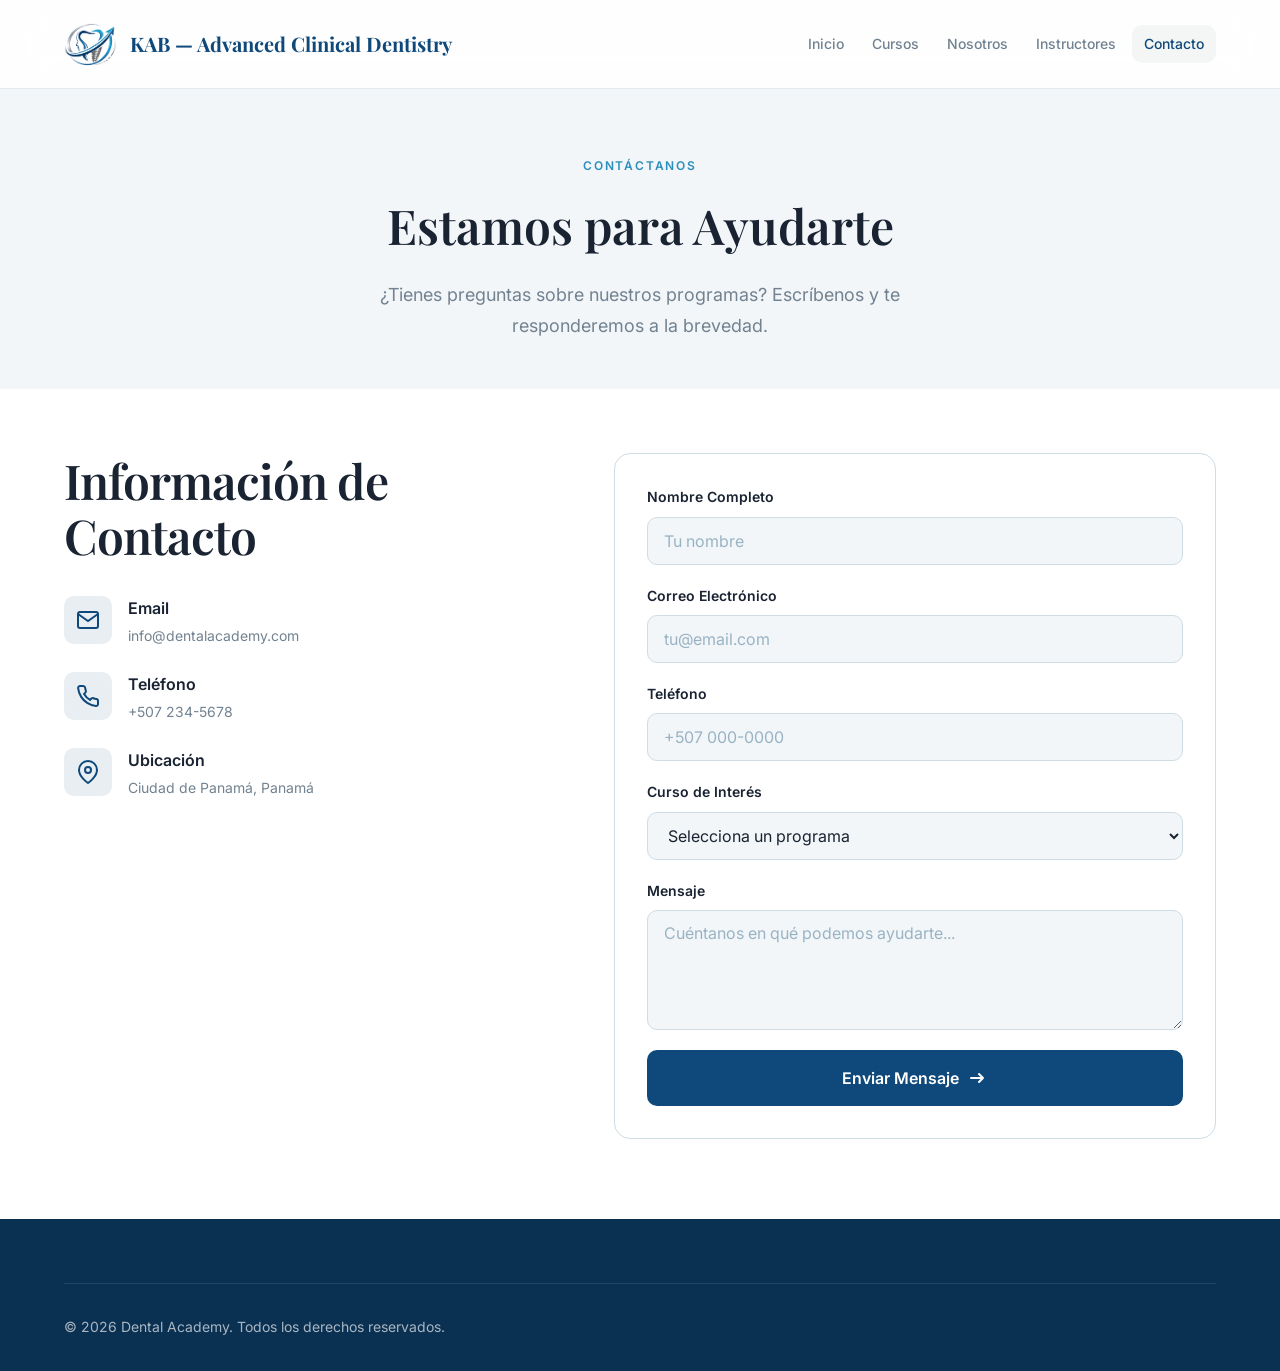
==== commit f189a2a7: "feat(ui): rebrand with KAB logo, color palette, and typography" ====
--- a/templates/contact.html
+++ b/templates/contact.html
@@ -7,7 +7,7 @@
     <link rel="stylesheet" href="/static/css/style.css">
     <link rel="preconnect" href="https://fonts.googleapis.com">
     <link rel="preconnect" href="https://fonts.gstatic.com" crossorigin>
-    <link href="https://fonts.googleapis.com/css2?family=Inter:wght@300;400;500;600;700;800&family=Playfair+Display:wght@400;600;700&display=swap" rel="stylesheet">
+    <link href="https://fonts.googleapis.com/css2?family=Inter:wght@300;400;500;600;700;800&family=Playfair+Display:wght@400;500;600;700&display=swap" rel="stylesheet">
 </head>
 <body>
     <a href="#main-content" class="skip-link">Saltar al contenido</a>
@@ -15,11 +15,8 @@
     <header class="header" id="header">
         <nav class="nav container">
             <a href="/" class="nav__logo" aria-label="Dental Academy - Inicio">
-                <svg class="nav__logo-icon" width="36" height="36" viewBox="0 0 36 36" fill="none" aria-hidden="true">
-                    <circle cx="18" cy="18" r="17" stroke="currentColor" stroke-width="2"/>
-                    <path d="M18 8c-3 0-5.5 2-5.5 5.5 0 3 2.5 5 3.5 9 .5 2 .5 4.5 2 4.5s1.5-2.5 2-4.5c1-4 3.5-6 3.5-9C23.5 10 21 8 18 8z" fill="currentColor"/>
-                </svg>
-                <span>Dental<span class="nav__logo-accent">Academy</span></span>
+                <img src="/static/images/logo.png" alt="KAB" class="nav__logo-img">
+                <span class="nav__logo-text">KAB — Advanced Clinical Dentistry</span>
             </a>
             <button class="nav__toggle" aria-label="Abrir menú" aria-expanded="false" id="nav-toggle">
                 <span></span><span></span><span></span>
--- a/static/css/style.css
+++ b/static/css/style.css
@@ -1,20 +1,20 @@
 :root {
-    --color-primary: #0e7490;
-    --color-primary-light: #22d3ee;
-    --color-primary-dark: #0c4a5e;
-    --color-secondary: #1e293b;
-    --color-accent: #f59e0b;
-    --color-accent-light: #fbbf24;
-    --color-surface: #ffffff;
-    --color-surface-alt: #f8fafc;
-    --color-surface-muted: #f1f5f9;
-    --color-on-surface: #1e293b;
-    --color-on-surface-secondary: #475569;
-    --color-on-surface-muted: #94a3b8;
-    --color-border: #e2e8f0;
-    --color-border-light: #f1f5f9;
-    --color-success: #10b981;
-    --color-error: #ef4444;
+    --color-primary: #0F497B;
+    --color-primary-light: #2B8EBC;
+    --color-primary-dark: #0a3052;
+    --color-secondary: #728290;
+    --color-accent: #2B8EBC;
+    --color-accent-light: #99B3C3;
+    --color-surface: #FFFFFF;
+    --color-surface-alt: #f2f6f9;
+    --color-surface-muted: #e8eef2;
+    --color-on-surface: #1a2332;
+    --color-on-surface-secondary: #728290;
+    --color-on-surface-muted: #99B3C3;
+    --color-border: #CFDCE4;
+    --color-border-light: #e4ebf0;
+    --color-success: #2e7d32;
+    --color-error: #c62828;
 
     --font-body: 'Inter', system-ui, -apple-system, sans-serif;
     --font-heading: 'Playfair Display', Georgia, serif;
@@ -49,16 +49,16 @@
     --radius-xl: 24px;
     --radius-full: 9999px;
 
-    --shadow-sm: 0 1px 2px rgba(0, 0, 0, 0.05);
-    --shadow-md: 0 4px 6px -1px rgba(0, 0, 0, 0.08), 0 2px 4px -2px rgba(0, 0, 0, 0.05);
-    --shadow-lg: 0 10px 25px -5px rgba(0, 0, 0, 0.1), 0 8px 10px -6px rgba(0, 0, 0, 0.05);
-    --shadow-xl: 0 20px 50px -12px rgba(0, 0, 0, 0.15);
+    --shadow-sm: 0 1px 2px rgba(15, 73, 123, 0.06);
+    --shadow-md: 0 4px 6px -1px rgba(15, 73, 123, 0.08), 0 2px 4px -2px rgba(15, 73, 123, 0.04);
+    --shadow-lg: 0 10px 25px -5px rgba(15, 73, 123, 0.1), 0 8px 10px -6px rgba(15, 73, 123, 0.05);
+    --shadow-xl: 0 20px 50px -12px rgba(15, 73, 123, 0.15);
 
     --transition-fast: 150ms ease;
     --transition-base: 250ms ease;
     --transition-slow: 400ms ease;
 
-    --header-height: 72px;
+    --header-height: 88px;
 }
 
 *,
@@ -82,6 +82,17 @@
     background-color: var(--color-surface);
     -webkit-font-smoothing: antialiased;
     -moz-osx-font-smoothing: grayscale;
+}
+
+::selection {
+    background: rgba(15, 73, 123, 0.15);
+    color: inherit;
+}
+
+.form-input:focus {
+    outline: none;
+    border-color: var(--color-primary);
+    box-shadow: 0 0 0 3px rgba(15, 73, 123, 0.15);
 }
 
 img {
@@ -182,23 +193,47 @@
 .nav__logo {
     display: flex;
     align-items: center;
-    gap: var(--spacing-2);
+    gap: var(--spacing-3);
+    transition: opacity var(--transition-fast);
+}
+
+.nav__logo:hover {
+    opacity: 0.8;
+}
+
+.nav__logo-accent {
+    color: var(--color-primary);
+}
+
+.nav__logo-icon {
+    color: var(--color-primary);
+    filter: drop-shadow(0 0 4px rgba(0, 0, 0, 0.1));
+}
+
+.nav__logo-img {
+    height: 54px;
+    width: auto;
+    display: block;
+}
+
+.nav__logo-text {
+    font-family: var(--font-heading);
     font-size: var(--text-xl);
     font-weight: 700;
-    color: var(--color-secondary);
-    transition: opacity var(--transition-fast);
-}
-
-.nav__logo:hover {
-    opacity: 0.8;
-}
-
-.nav__logo-accent {
     color: var(--color-primary);
-}
-
-.nav__logo-icon {
-    color: var(--color-primary);
+    line-height: 1.2;
+}
+
+.footer__brand .nav__logo-text {
+    font-size: var(--text-2xl);
+}
+
+.footer__brand .nav__logo-img {
+    height: 50px;
+}
+
+.footer__brand .nav__logo-text {
+    font-size: var(--text-xl);
 }
 
 .nav__toggle {
@@ -263,7 +298,7 @@
 .nav__link:hover,
 .nav__link--active {
     color: var(--color-primary);
-    background: rgba(14, 116, 144, 0.05);
+    background: rgba(0, 0, 0, 0.04);
 }
 
 @media (min-width: 1024px) {
@@ -293,7 +328,7 @@
     min-height: min(100dvh, 900px);
     display: flex;
     align-items: center;
-    padding: calc(var(--header-height) + var(--spacing-12)) 0 var(--spacing-16);
+    padding: calc(var(--header-height) + var(--spacing-8)) 0 var(--spacing-16);
     overflow: hidden;
 }
 
@@ -306,25 +341,78 @@
 .hero__gradient {
     position: absolute;
     inset: 0;
+    z-index: 1;
     background:
-        radial-gradient(ellipse at 20% 50%, rgba(14, 116, 144, 0.08) 0%, transparent 50%),
-        radial-gradient(ellipse at 80% 20%, rgba(34, 211, 238, 0.06) 0%, transparent 40%),
-        radial-gradient(ellipse at 60% 80%, rgba(14, 116, 144, 0.04) 0%, transparent 50%);
+        radial-gradient(ellipse at 20% 50%, rgba(0, 0, 0, 0.03) 0%, transparent 50%),
+        radial-gradient(ellipse at 80% 20%, rgba(192, 192, 192, 0.04) 0%, transparent 40%),
+        radial-gradient(ellipse at 60% 80%, rgba(0, 0, 0, 0.02) 0%, transparent 50%);
 }
 
 .hero__pattern {
     position: absolute;
     inset: 0;
-    opacity: 0.03;
+    z-index: 1;
+    opacity: 0.04;
     background-image:
         radial-gradient(circle at 1px 1px, var(--color-on-surface) 1px, transparent 0);
     background-size: 40px 40px;
 }
 
+.hero__grid {
+    position: relative;
+    z-index: 1;
+    display: grid;
+    grid-template-columns: 1fr;
+    gap: var(--spacing-10);
+    align-items: center;
+    width: 100%;
+}
+
+@media (min-width: 1024px) {
+    .hero__grid {
+        grid-template-columns: 1.2fr 0.8fr;
+    }
+}
+
+.hero__video-block {
+    display: none;
+}
+
+@media (min-width: 1024px) {
+    .hero__video-block {
+        display: block;
+    }
+}
+
+.hero__video-card {
+    background: var(--color-surface);
+    border: 1px solid var(--color-border);
+    border-radius: var(--radius-xl);
+    padding: var(--spacing-3);
+    box-shadow: 0 20px 60px rgba(15, 73, 123, 0.08);
+    transition: transform var(--transition-base), box-shadow var(--transition-base);
+}
+
+.hero__video-card:hover {
+    transform: translateY(-4px) scale(1.01);
+    box-shadow: 0 30px 80px rgba(15, 73, 123, 0.12);
+}
+
+.hero__video-wrapper {
+    border-radius: calc(var(--radius-xl) - 4px);
+    overflow: hidden;
+    background: var(--color-surface-alt);
+}
+
+.hero__video-media {
+    width: 100%;
+    object-fit: contain;
+    display: block;
+}
+
 .hero__content {
     position: relative;
     z-index: 1;
-    max-width: 720px;
 }
 
 .hero__badge {
@@ -332,21 +420,21 @@
     align-items: center;
     gap: var(--spacing-2);
     padding: var(--spacing-2) var(--spacing-4);
-    background: rgba(14, 116, 144, 0.08);
-    border: 1px solid rgba(14, 116, 144, 0.15);
+    background: var(--color-surface-muted);
+    border: 1px solid var(--color-border);
     border-radius: var(--radius-full);
     font-size: var(--text-sm);
-    font-weight: 600;
-    color: var(--color-primary);
+    font-weight: 500;
+    color: var(--color-on-surface-secondary);
     margin-bottom: var(--spacing-6);
 }
 
 .hero__title {
     font-family: var(--font-heading);
     font-size: clamp(var(--text-4xl), 6vw, var(--text-6xl));
-    font-weight: 700;
+    font-weight: 600;
     line-height: 1.1;
-    color: var(--color-secondary);
+    color: var(--color-on-surface);
     margin-bottom: var(--spacing-6);
     letter-spacing: -0.02em;
 }
@@ -441,7 +529,7 @@
     background: var(--color-primary-dark);
     border-color: var(--color-primary-dark);
     transform: translateY(-1px);
-    box-shadow: 0 4px 12px rgba(14, 116, 144, 0.3);
+    box-shadow: 0 4px 20px rgba(15, 73, 123, 0.3);
 }
 
 .btn--primary:active {
@@ -450,12 +538,13 @@
 
 .btn--outline {
     background: transparent;
-    color: var(--color-primary);
-    border-color: var(--color-primary);
+    color: var(--color-on-surface);
+    border-color: var(--color-border);
 }
 
 .btn--outline:hover {
-    background: rgba(14, 116, 144, 0.05);
+    background: var(--color-surface-muted);
+    border-color: var(--color-primary-light);
 }
 
 .btn--white {
@@ -467,7 +556,7 @@
 .btn--white:hover {
     background: rgba(255, 255, 255, 0.9);
     transform: translateY(-1px);
-    box-shadow: 0 4px 12px rgba(0, 0, 0, 0.15);
+    box-shadow: 0 4px 20px rgba(0, 0, 0, 0.2);
 }
 
 .btn--outline-white {
@@ -477,8 +566,8 @@
 }
 
 .btn--outline-white:hover {
-    background: rgba(255, 255, 255, 0.1);
-    border-color: rgba(255, 255, 255, 0.7);
+    background: rgba(255, 255, 255, 0.15);
+    border-color: rgba(255, 255, 255, 0.8);
 }
 
 .section-header {
@@ -500,11 +589,21 @@
 .section-title {
     font-family: var(--font-heading);
     font-size: clamp(var(--text-3xl), 4vw, var(--text-5xl));
-    font-weight: 700;
+    font-weight: 600;
     line-height: 1.15;
-    color: var(--color-secondary);
+    color: var(--color-on-surface);
     margin-bottom: var(--spacing-4);
     letter-spacing: -0.02em;
+}
+
+.section-tag {
+    display: inline-block;
+    font-size: var(--text-xs);
+    font-weight: 600;
+    text-transform: uppercase;
+    letter-spacing: 0.15em;
+    color: var(--color-primary-light);
+    margin-bottom: var(--spacing-3);
 }
 
 .section-desc {
@@ -576,7 +675,7 @@
 
 .course-card:hover {
     transform: translateY(-4px);
-    box-shadow: var(--shadow-lg);
+    box-shadow: 0 20px 40px rgba(15, 73, 123, 0.08);
 }
 
 .course-card:focus-visible {
@@ -600,39 +699,39 @@
 }
 
 .course-card__image-placeholder--1 {
-    background: linear-gradient(135deg, #0e7490 0%, #22d3ee 100%);
+    background: linear-gradient(135deg, #0F497B, #2B8EBC);
 }
 
 .course-card__image-placeholder--2 {
-    background: linear-gradient(135deg, #1e293b 0%, #475569 100%);
+    background: linear-gradient(135deg, #0a3052, #1a5a8a);
 }
 
 .course-card__image-placeholder--3 {
-    background: linear-gradient(135deg, #0c4a5e 0%, #0e7490 100%);
+    background: linear-gradient(135deg, #2B8EBC, #99B3C3);
 }
 
 .course-card__image-placeholder--4 {
-    background: linear-gradient(135deg, #f59e0b 0%, #fbbf24 100%);
+    background: linear-gradient(135deg, #CFDCE4, #FFFFFF);
 }
 
 .course-card__image-placeholder--5 {
-    background: linear-gradient(135deg, #10b981 0%, #34d399 100%);
+    background: linear-gradient(135deg, #728290, #99B3C3);
 }
 
 .course-card__image-placeholder--6 {
-    background: linear-gradient(135deg, #8b5cf6 0%, #a78bfa 100%);
+    background: linear-gradient(135deg, #0F497B, #728290);
 }
 
 .course-card__badge {
     position: absolute;
     top: var(--spacing-3);
     right: var(--spacing-3);
-    background: rgba(255, 255, 255, 0.95);
-    color: var(--color-secondary);
+    background: rgba(255, 255, 255, 0.9);
+    color: var(--color-on-surface);
     padding: var(--spacing-1) var(--spacing-3);
     border-radius: var(--radius-full);
     font-size: var(--text-xs);
-    font-weight: 700;
+    font-weight: 600;
     backdrop-filter: blur(8px);
 }
 
@@ -659,15 +758,15 @@
     font-weight: 600;
     text-transform: uppercase;
     letter-spacing: 0.05em;
-    color: var(--color-primary);
-    background: rgba(14, 116, 144, 0.08);
+    color: var(--color-primary-light);
+    background: var(--color-surface-muted);
     padding: var(--spacing-1) var(--spacing-2);
     border-radius: var(--radius-sm);
 }
 
 .course-card__category--accent {
     color: var(--color-accent);
-    background: rgba(245, 158, 11, 0.08);
+    background: var(--color-surface-muted);
 }
 
 .course-card__rating {
@@ -681,9 +780,15 @@
 
 .course-card__title {
     font-size: var(--text-xl);
+    font-weight: 600;
+    color: var(--color-on-surface);
+    line-height: 1.3;
+}
+
+.course-card__price {
+    font-size: var(--text-2xl);
     font-weight: 700;
-    color: var(--color-secondary);
-    line-height: 1.3;
+    color: var(--color-primary);
 }
 
 .course-card__desc {
@@ -778,15 +883,15 @@
     display: flex;
     align-items: center;
     justify-content: center;
-    background: rgba(14, 116, 144, 0.08);
+    background: var(--color-surface-muted);
     border-radius: var(--radius-md);
     color: var(--color-primary);
 }
 
 .about__feature-title {
     font-size: var(--text-base);
-    font-weight: 700;
-    color: var(--color-secondary);
+    font-weight: 600;
+    color: var(--color-on-surface);
     margin-bottom: var(--spacing-1);
 }
 
@@ -810,8 +915,8 @@
     background: var(--color-surface);
     border-radius: var(--radius-lg);
     border: 1px solid var(--color-border);
-    font-weight: 600;
-    color: var(--color-secondary);
+    font-weight: 500;
+    color: var(--color-on-surface);
     transition: transform var(--transition-base), box-shadow var(--transition-base);
 }
 
@@ -866,7 +971,26 @@
 
 .instructor-card:hover {
     transform: translateY(-4px);
-    box-shadow: var(--shadow-lg);
+    box-shadow: 0 20px 40px rgba(0, 0, 0, 0.06);
+}
+
+.instructor-card__name {
+    font-size: var(--text-lg);
+    font-weight: 600;
+    color: var(--color-on-surface);
+    margin-bottom: var(--spacing-1);
+}
+
+.instructor-card__specialty {
+    font-size: var(--text-sm);
+    font-weight: 500;
+    color: var(--color-primary-light);
+    margin-bottom: var(--spacing-2);
+}
+
+.instructor-card:hover {
+    transform: translateY(-4px);
+    box-shadow: 0 20px 40px rgba(0, 0, 0, 0.06);
 }
 
 .instructor-card__avatar {
@@ -881,32 +1005,32 @@
 }
 
 .instructor-card__avatar--1 {
-    background: linear-gradient(135deg, #0e7490, #22d3ee);
+    background: linear-gradient(135deg, #0F497B, #2B8EBC);
 }
 
 .instructor-card__avatar--2 {
-    background: linear-gradient(135deg, #1e293b, #475569);
+    background: linear-gradient(135deg, #0a3052, #1a5a8a);
 }
 
 .instructor-card__avatar--3 {
-    background: linear-gradient(135deg, #0c4a5e, #0e7490);
+    background: linear-gradient(135deg, #2B8EBC, #99B3C3);
 }
 
 .instructor-card__avatar--4 {
-    background: linear-gradient(135deg, #f59e0b, #fbbf24);
+    background: linear-gradient(135deg, #728290, #CFDCE4);
 }
 
 .instructor-card__name {
     font-size: var(--text-lg);
-    font-weight: 700;
-    color: var(--color-secondary);
+    font-weight: 600;
+    color: var(--color-on-surface);
     margin-bottom: var(--spacing-1);
 }
 
 .instructor-card__specialty {
     font-size: var(--text-sm);
-    font-weight: 600;
-    color: var(--color-primary);
+    font-weight: 500;
+    color: var(--color-primary-light);
     margin-bottom: var(--spacing-2);
 }
 
@@ -982,9 +1106,34 @@
 .testimonial-card__name {
     display: block;
     font-size: var(--text-sm);
-    font-weight: 700;
-    color: var(--color-secondary);
+    font-weight: 600;
+    color: var(--color-on-surface);
     font-style: normal;
+}
+
+.contact__info-icon {
+    width: 48px;
+    height: 48px;
+    display: flex;
+    align-items: center;
+    justify-content: center;
+    background: var(--color-surface-muted);
+    border-radius: var(--radius-md);
+    color: var(--color-primary);
+    flex-shrink: 0;
+}
+
+.contact__info-item h3 {
+    font-size: var(--text-base);
+    font-weight: 600;
+    color: var(--color-on-surface);
+    margin-bottom: var(--spacing-1);
+}
+
+.form-label {
+    font-size: var(--text-sm);
+    font-weight: 600;
+    color: var(--color-on-surface);
 }
 
 .testimonial-card__role {
@@ -995,7 +1144,7 @@
 
 .cta-section {
     padding: var(--spacing-20) 0;
-    background: linear-gradient(135deg, var(--color-primary-dark) 0%, var(--color-primary) 50%, #0891b2 100%);
+    background: linear-gradient(135deg, #0a3052 0%, #0F497B 50%, #1a5a8a 100%);
     position: relative;
     overflow: hidden;
 }
@@ -1005,8 +1154,35 @@
     position: absolute;
     inset: 0;
     background:
-        radial-gradient(circle at 20% 80%, rgba(34, 211, 238, 0.2) 0%, transparent 50%),
-        radial-gradient(circle at 80% 20%, rgba(255, 255, 255, 0.05) 0%, transparent 40%);
+        radial-gradient(circle at 20% 80%, rgba(43, 142, 188, 0.15) 0%, transparent 50%),
+        radial-gradient(circle at 80% 20%, rgba(153, 179, 195, 0.08) 0%, transparent 40%);
+}
+
+.cta-section__title {
+    font-family: var(--font-heading);
+    font-size: clamp(var(--text-3xl), 4vw, var(--text-5xl));
+    font-weight: 600;
+    color: #fff;
+    line-height: 1.15;
+    margin-bottom: var(--spacing-4);
+}
+
+.cta-section::before {
+    content: '';
+    position: absolute;
+    inset: 0;
+    background:
+        radial-gradient(circle at 20% 80%, rgba(192, 192, 192, 0.08) 0%, transparent 50%),
+        radial-gradient(circle at 80% 20%, rgba(255, 255, 255, 0.03) 0%, transparent 40%);
+}
+
+.cta-section__title {
+    font-family: var(--font-heading);
+    font-size: clamp(var(--text-3xl), 4vw, var(--text-5xl));
+    font-weight: 600;
+    color: #fff;
+    line-height: 1.15;
+    margin-bottom: var(--spacing-4);
 }
 
 .cta-section__content {
@@ -1049,8 +1225,8 @@
 .page-hero__title {
     font-family: var(--font-heading);
     font-size: clamp(var(--text-4xl), 5vw, var(--text-5xl));
-    font-weight: 700;
-    color: var(--color-secondary);
+    font-weight: 600;
+    color: var(--color-on-surface);
     margin-bottom: var(--spacing-4);
 }
 
@@ -1130,8 +1306,8 @@
 .course-detail__title {
     font-family: var(--font-heading);
     font-size: clamp(var(--text-3xl), 5vw, var(--text-5xl));
-    font-weight: 700;
-    color: var(--color-secondary);
+    font-weight: 600;
+    color: var(--color-on-surface);
     margin-bottom: var(--spacing-2);
 }
 
@@ -1162,8 +1338,8 @@
 
 .course-detail__section-title {
     font-size: var(--text-2xl);
-    font-weight: 700;
-    color: var(--color-secondary);
+    font-weight: 600;
+    color: var(--color-on-surface);
     margin-bottom: var(--spacing-4);
     padding-bottom: var(--spacing-3);
     border-bottom: 2px solid var(--color-border);
@@ -1220,9 +1396,9 @@
 
 .course-detail__module-num {
     font-size: var(--text-xs);
-    font-weight: 700;
-    color: var(--color-primary);
-    background: rgba(14, 116, 144, 0.08);
+    font-weight: 600;
+    color: var(--color-primary-light);
+    background: var(--color-surface-muted);
     padding: var(--spacing-1) var(--spacing-2);
     border-radius: var(--radius-sm);
 }
@@ -1230,7 +1406,7 @@
 .course-detail__module-name {
     font-size: var(--text-base);
     font-weight: 600;
-    color: var(--color-secondary);
+    color: var(--color-on-surface);
 }
 
 .course-detail__module-weeks {
@@ -1271,7 +1447,7 @@
 }
 
 .course-detail__card-row strong {
-    color: var(--color-secondary);
+    color: var(--color-on-surface);
     font-weight: 600;
 }
 
@@ -1291,7 +1467,7 @@
 
 .course-detail__card-price strong {
     font-size: var(--text-3xl);
-    font-weight: 800;
+    font-weight: 700;
     color: var(--color-primary);
 }
 
@@ -1324,22 +1500,10 @@
     align-items: flex-start;
 }
 
-.contact__info-icon {
-    width: 48px;
-    height: 48px;
-    display: flex;
-    align-items: center;
-    justify-content: center;
-    background: rgba(14, 116, 144, 0.08);
-    border-radius: var(--radius-md);
-    color: var(--color-primary);
-    flex-shrink: 0;
-}
-
 .contact__info-item h3 {
     font-size: var(--text-base);
-    font-weight: 700;
-    color: var(--color-secondary);
+    font-weight: 600;
+    color: var(--color-on-surface);
     margin-bottom: var(--spacing-1);
 }
 
@@ -1349,7 +1513,7 @@
 }
 
 .contact__form {
-    background: var(--color-surface-alt);
+    background: var(--color-surface);
     border: 1px solid var(--color-border);
     border-radius: var(--radius-lg);
     padding: var(--spacing-8);
@@ -1367,7 +1531,7 @@
 .form-label {
     font-size: var(--text-sm);
     font-weight: 600;
-    color: var(--color-secondary);
+    color: var(--color-on-surface);
 }
 
 .form-input {
@@ -1376,7 +1540,7 @@
     font-family: var(--font-body);
     border: 1.5px solid var(--color-border);
     border-radius: var(--radius-md);
-    background: var(--color-surface);
+    background: var(--color-surface-alt);
     color: var(--color-on-surface);
     transition: border-color var(--transition-fast), box-shadow var(--transition-fast);
     min-height: 48px;
@@ -1385,7 +1549,7 @@
 .form-input:focus {
     outline: none;
     border-color: var(--color-primary);
-    box-shadow: 0 0 0 3px rgba(14, 116, 144, 0.1);
+    box-shadow: 0 0 0 3px rgba(0, 0, 0, 0.06);
 }
 
 .form-input::placeholder {
@@ -1398,8 +1562,8 @@
 }
 
 .footer {
-    background: var(--color-secondary);
-    color: rgba(255, 255, 255, 0.7);
+    background: #0a3052;
+    color: rgba(255, 255, 255, 0.65);
     padding: var(--spacing-16) 0 var(--spacing-8);
 }
 
@@ -1451,7 +1615,11 @@
 }
 
 .footer__list a:hover {
-    color: var(--color-primary-light);
+    color: var(--color-accent-light);
+}
+
+.footer__bottom-links a:hover {
+    color: var(--color-accent-light);
 }
 
 .footer__bottom {
@@ -1527,3 +1695,31 @@
         display: none !important;
     }
 }
+
+.course-card__image-placeholder {
+    position: relative;
+}
+
+.course-card__image-placeholder::after {
+    content: '';
+    position: absolute;
+    inset: 0;
+    background: linear-gradient(180deg, transparent 50%, rgba(15, 73, 123, 0.2) 100%);
+}
+
+::-webkit-scrollbar {
+    width: 8px;
+}
+
+::-webkit-scrollbar-track {
+    background: var(--color-surface);
+}
+
+::-webkit-scrollbar-thumb {
+    background: var(--color-surface-muted);
+    border-radius: 4px;
+}
+
+::-webkit-scrollbar-thumb:hover {
+    background: var(--color-primary);
+}
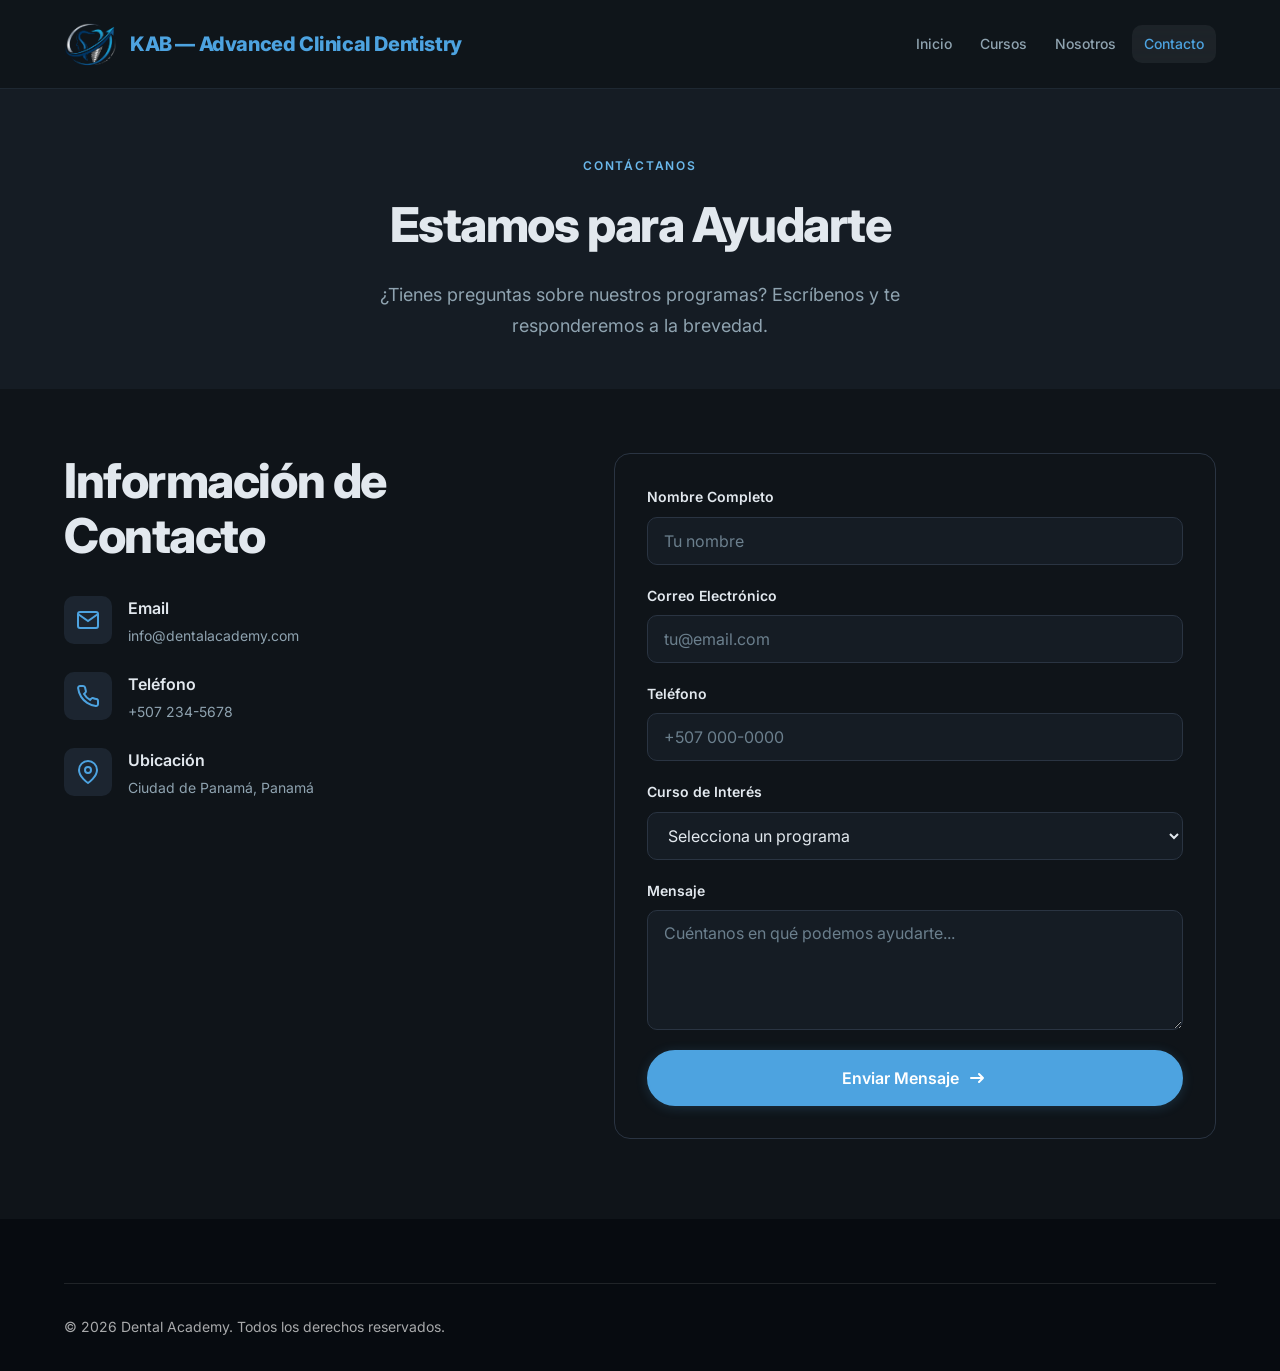
==== commit 7dfa80f4: "feat: consolidate dark theme, bold Inter typography, and hero video Collapses the light/dark palette" ====
--- a/templates/contact.html
+++ b/templates/contact.html
@@ -1,5 +1,5 @@
 <!DOCTYPE html>
-<html lang="es">
+<html lang="es" data-theme="dark">
 <head>
     <meta charset="UTF-8">
     <meta name="viewport" content="width=device-width, initial-scale=1.0">
@@ -7,7 +7,7 @@
     <link rel="stylesheet" href="/static/css/style.css">
     <link rel="preconnect" href="https://fonts.googleapis.com">
     <link rel="preconnect" href="https://fonts.gstatic.com" crossorigin>
-    <link href="https://fonts.googleapis.com/css2?family=Inter:wght@300;400;500;600;700;800&family=Playfair+Display:wght@400;500;600;700&display=swap" rel="stylesheet">
+    <link href="https://fonts.googleapis.com/css2?family=Inter:wght@300;400;500;600;700;800;900&display=swap" rel="stylesheet">
 </head>
 <body>
     <a href="#main-content" class="skip-link">Saltar al contenido</a>
@@ -24,8 +24,7 @@
             <ul class="nav__menu" id="nav-menu" role="menubar">
                 <li role="none"><a href="/" role="menuitem" class="nav__link">Inicio</a></li>
                 <li role="none"><a href="/courses" role="menuitem" class="nav__link">Cursos</a></li>
-                <li role="none"><a href="/#about" role="menuitem" class="nav__link">Nosotros</a></li>
-                <li role="none"><a href="/#instructors" role="menuitem" class="nav__link">Instructores</a></li>
+                <li role="none"><a href="/about" role="menuitem" class="nav__link">Nosotros</a></li>
                 <li role="none"><a href="/contact" role="menuitem" class="nav__link nav__link--active">Contacto</a></li>
             </ul>
         </nav>
--- a/static/css/style.css
+++ b/static/css/style.css
@@ -1,23 +1,22 @@
 :root {
-    --color-primary: #0F497B;
-    --color-primary-light: #2B8EBC;
-    --color-primary-dark: #0a3052;
-    --color-secondary: #728290;
-    --color-accent: #2B8EBC;
-    --color-accent-light: #99B3C3;
-    --color-surface: #FFFFFF;
-    --color-surface-alt: #f2f6f9;
-    --color-surface-muted: #e8eef2;
-    --color-on-surface: #1a2332;
-    --color-on-surface-secondary: #728290;
-    --color-on-surface-muted: #99B3C3;
-    --color-border: #CFDCE4;
-    --color-border-light: #e4ebf0;
-    --color-success: #2e7d32;
-    --color-error: #c62828;
+    --color-primary: #4da3e0;
+    --color-primary-light: #6bb8eb;
+    --color-primary-dark: #2a7abf;
+    --color-secondary: #8fa3b0;
+    --color-accent: #6bb8eb;
+    --color-accent-light: #7ec0ef;
+    --color-surface: #0f1419;
+    --color-surface-alt: #151c24;
+    --color-surface-muted: #1c2530;
+    --color-on-surface: #e2e8ee;
+    --color-on-surface-secondary: #8fa3b0;
+    --color-on-surface-muted: #6b7f8d;
+    --color-border: #2a3442;
+    --color-border-light: #1e2832;
+    --color-success: #4caf50;
+    --color-error: #ef5350;
 
     --font-body: 'Inter', system-ui, -apple-system, sans-serif;
-    --font-heading: 'Playfair Display', Georgia, serif;
 
     --text-xs: 0.75rem;
     --text-sm: 0.875rem;
@@ -49,10 +48,10 @@
     --radius-xl: 24px;
     --radius-full: 9999px;
 
-    --shadow-sm: 0 1px 2px rgba(15, 73, 123, 0.06);
-    --shadow-md: 0 4px 6px -1px rgba(15, 73, 123, 0.08), 0 2px 4px -2px rgba(15, 73, 123, 0.04);
-    --shadow-lg: 0 10px 25px -5px rgba(15, 73, 123, 0.1), 0 8px 10px -6px rgba(15, 73, 123, 0.05);
-    --shadow-xl: 0 20px 50px -12px rgba(15, 73, 123, 0.15);
+    --shadow-sm: 0 1px 2px rgba(0, 0, 0, 0.3);
+    --shadow-md: 0 4px 6px -1px rgba(0, 0, 0, 0.4), 0 2px 4px -2px rgba(0, 0, 0, 0.3);
+    --shadow-lg: 0 10px 25px -5px rgba(0, 0, 0, 0.5), 0 8px 10px -6px rgba(0, 0, 0, 0.4);
+    --shadow-xl: 0 20px 50px -12px rgba(0, 0, 0, 0.6);
 
     --transition-fast: 150ms ease;
     --transition-base: 250ms ease;
@@ -85,14 +84,14 @@
 }
 
 ::selection {
-    background: rgba(15, 73, 123, 0.15);
+    background: rgba(77, 163, 224, 0.25);
     color: inherit;
 }
 
 .form-input:focus {
     outline: none;
     border-color: var(--color-primary);
-    box-shadow: 0 0 0 3px rgba(15, 73, 123, 0.15);
+    box-shadow: 0 0 0 3px rgba(77, 163, 224, 0.15);
 }
 
 img {
@@ -171,7 +170,7 @@
     left: 0;
     right: 0;
     z-index: 100;
-    background: rgba(255, 255, 255, 0.9);
+    background: rgba(15, 20, 25, 0.85);
     backdrop-filter: blur(20px);
     -webkit-backdrop-filter: blur(20px);
     border-bottom: 1px solid var(--color-border-light);
@@ -179,8 +178,8 @@
 }
 
 .header--scrolled {
-    background: rgba(255, 255, 255, 0.97);
-    box-shadow: var(--shadow-md);
+    background: rgba(15, 20, 25, 0.97);
+    box-shadow: 0 1px 0 var(--color-border);
 }
 
 .nav {
@@ -217,9 +216,10 @@
 }
 
 .nav__logo-text {
-    font-family: var(--font-heading);
+    font-family: var(--font-body);
     font-size: var(--text-xl);
-    font-weight: 700;
+    font-weight: 800;
+    letter-spacing: -0.02em;
     color: var(--color-primary);
     line-height: 1.2;
 }
@@ -298,7 +298,7 @@
 .nav__link:hover,
 .nav__link--active {
     color: var(--color-primary);
-    background: rgba(0, 0, 0, 0.04);
+    background: rgba(255, 255, 255, 0.06);
 }
 
 @media (min-width: 1024px) {
@@ -327,8 +327,8 @@
     position: relative;
     min-height: min(100dvh, 900px);
     display: flex;
-    align-items: center;
-    padding: calc(var(--header-height) + var(--spacing-8)) 0 var(--spacing-16);
+    align-items: flex-start;
+    padding: calc(var(--header-height) + var(--spacing-6)) 0 var(--spacing-16);
     overflow: hidden;
 }
 
@@ -336,6 +336,28 @@
     position: absolute;
     inset: 0;
     z-index: 0;
+    background: var(--color-surface);
+}
+
+.hero__video-bg {
+    display: none;
+    position: absolute;
+    inset: 0;
+    width: 100%;
+    height: 100%;
+    object-fit: cover;
+}
+
+@media (min-width: 768px) {
+    .hero__video-bg {
+        display: block;
+    }
+}
+
+@media (prefers-reduced-motion: reduce) {
+    .hero__video-bg {
+        display: none;
+    }
 }
 
 .hero__gradient {
@@ -343,19 +365,9 @@
     inset: 0;
     z-index: 1;
     background:
-        radial-gradient(ellipse at 20% 50%, rgba(0, 0, 0, 0.03) 0%, transparent 50%),
-        radial-gradient(ellipse at 80% 20%, rgba(192, 192, 192, 0.04) 0%, transparent 40%),
-        radial-gradient(ellipse at 60% 80%, rgba(0, 0, 0, 0.02) 0%, transparent 50%);
-}
-
-.hero__pattern {
-    position: absolute;
-    inset: 0;
-    z-index: 1;
-    opacity: 0.04;
-    background-image:
-        radial-gradient(circle at 1px 1px, var(--color-on-surface) 1px, transparent 0);
-    background-size: 40px 40px;
+        linear-gradient(180deg, rgba(15, 20, 25, 0.55) 0%, rgba(15, 20, 25, 0.8) 100%),
+        radial-gradient(ellipse at 20% 50%, rgba(77, 163, 224, 0.1) 0%, transparent 50%),
+        radial-gradient(ellipse at 80% 20%, rgba(77, 163, 224, 0.05) 0%, transparent 40%);
 }
 
 .hero__grid {
@@ -389,13 +401,13 @@
     border: 1px solid var(--color-border);
     border-radius: var(--radius-xl);
     padding: var(--spacing-3);
-    box-shadow: 0 20px 60px rgba(15, 73, 123, 0.08);
+    box-shadow: 0 20px 60px rgba(0, 0, 0, 0.3);
     transition: transform var(--transition-base), box-shadow var(--transition-base);
 }
 
 .hero__video-card:hover {
     transform: translateY(-4px) scale(1.01);
-    box-shadow: 0 30px 80px rgba(15, 73, 123, 0.12);
+    box-shadow: 0 30px 80px rgba(0, 0, 0, 0.4);
 }
 
 .hero__video-wrapper {
@@ -430,13 +442,13 @@
 }
 
 .hero__title {
-    font-family: var(--font-heading);
+    font-family: var(--font-body);
     font-size: clamp(var(--text-4xl), 6vw, var(--text-6xl));
-    font-weight: 600;
-    line-height: 1.1;
+    font-weight: 800;
+    line-height: 1.05;
     color: var(--color-on-surface);
     margin-bottom: var(--spacing-6);
-    letter-spacing: -0.02em;
+    letter-spacing: -0.03em;
 }
 
 .hero__title-accent {
@@ -496,7 +508,7 @@
     justify-content: center;
     gap: var(--spacing-2);
     font-weight: 600;
-    border-radius: var(--radius-md);
+    border-radius: var(--radius-full);
     transition: all var(--transition-fast);
     cursor: pointer;
     white-space: nowrap;
@@ -523,13 +535,14 @@
     background: var(--color-primary);
     color: #fff;
     border-color: var(--color-primary);
+    box-shadow: 0 2px 12px rgba(77, 163, 224, 0.2);
 }
 
 .btn--primary:hover {
     background: var(--color-primary-dark);
     border-color: var(--color-primary-dark);
     transform: translateY(-1px);
-    box-shadow: 0 4px 20px rgba(15, 73, 123, 0.3);
+    box-shadow: 0 4px 20px rgba(77, 163, 224, 0.35);
 }
 
 .btn--primary:active {
@@ -587,13 +600,13 @@
 }
 
 .section-title {
-    font-family: var(--font-heading);
+    font-family: var(--font-body);
     font-size: clamp(var(--text-3xl), 4vw, var(--text-5xl));
-    font-weight: 600;
+    font-weight: 800;
     line-height: 1.15;
     color: var(--color-on-surface);
     margin-bottom: var(--spacing-4);
-    letter-spacing: -0.02em;
+    letter-spacing: -0.03em;
 }
 
 .section-tag {
@@ -613,7 +626,7 @@
 }
 
 .courses-preview {
-    padding: var(--spacing-20) 0;
+    padding: var(--spacing-24) 0;
     background: var(--color-surface);
 }
 
@@ -675,7 +688,7 @@
 
 .course-card:hover {
     transform: translateY(-4px);
-    box-shadow: 0 20px 40px rgba(15, 73, 123, 0.08);
+    box-shadow: 0 20px 40px rgba(0, 0, 0, 0.3);
 }
 
 .course-card:focus-visible {
@@ -711,22 +724,22 @@
 }
 
 .course-card__image-placeholder--4 {
-    background: linear-gradient(135deg, #CFDCE4, #FFFFFF);
+    background: linear-gradient(135deg, #1c2530, #0f1419);
 }
 
 .course-card__image-placeholder--5 {
-    background: linear-gradient(135deg, #728290, #99B3C3);
+    background: linear-gradient(135deg, #2a3442, #4da3e0);
 }
 
 .course-card__image-placeholder--6 {
-    background: linear-gradient(135deg, #0F497B, #728290);
+    background: linear-gradient(135deg, #151c24, #2a7abf);
 }
 
 .course-card__badge {
     position: absolute;
     top: var(--spacing-3);
     right: var(--spacing-3);
-    background: rgba(255, 255, 255, 0.9);
+    background: rgba(15, 20, 25, 0.85);
     color: var(--color-on-surface);
     padding: var(--spacing-1) var(--spacing-3);
     border-radius: var(--radius-full);
@@ -831,7 +844,7 @@
 }
 
 .about {
-    padding: var(--spacing-20) 0;
+    padding: var(--spacing-24) 0;
     background: var(--color-surface-alt);
 }
 
@@ -938,7 +951,7 @@
 }
 
 .instructors {
-    padding: var(--spacing-20) 0;
+    padding: var(--spacing-24) 0;
     background: var(--color-surface);
 }
 
@@ -971,7 +984,7 @@
 
 .instructor-card:hover {
     transform: translateY(-4px);
-    box-shadow: 0 20px 40px rgba(0, 0, 0, 0.06);
+    box-shadow: 0 20px 40px rgba(0, 0, 0, 0.3);
 }
 
 .instructor-card__name {
@@ -986,11 +999,6 @@
     font-weight: 500;
     color: var(--color-primary-light);
     margin-bottom: var(--spacing-2);
-}
-
-.instructor-card:hover {
-    transform: translateY(-4px);
-    box-shadow: 0 20px 40px rgba(0, 0, 0, 0.06);
 }
 
 .instructor-card__avatar {
@@ -1041,7 +1049,7 @@
 }
 
 .testimonials {
-    padding: var(--spacing-20) 0;
+    padding: var(--spacing-24) 0;
     background: var(--color-surface-alt);
 }
 
@@ -1143,8 +1151,8 @@
 }
 
 .cta-section {
-    padding: var(--spacing-20) 0;
-    background: linear-gradient(135deg, #0a3052 0%, #0F497B 50%, #1a5a8a 100%);
+    padding: var(--spacing-24) 0;
+    background: linear-gradient(135deg, #0a1a2e 0%, #0f2640 50%, #153050 100%);
     position: relative;
     overflow: hidden;
 }
@@ -1154,35 +1162,8 @@
     position: absolute;
     inset: 0;
     background:
-        radial-gradient(circle at 20% 80%, rgba(43, 142, 188, 0.15) 0%, transparent 50%),
-        radial-gradient(circle at 80% 20%, rgba(153, 179, 195, 0.08) 0%, transparent 40%);
-}
-
-.cta-section__title {
-    font-family: var(--font-heading);
-    font-size: clamp(var(--text-3xl), 4vw, var(--text-5xl));
-    font-weight: 600;
-    color: #fff;
-    line-height: 1.15;
-    margin-bottom: var(--spacing-4);
-}
-
-.cta-section::before {
-    content: '';
-    position: absolute;
-    inset: 0;
-    background:
-        radial-gradient(circle at 20% 80%, rgba(192, 192, 192, 0.08) 0%, transparent 50%),
+        radial-gradient(circle at 20% 80%, rgba(77, 163, 224, 0.1) 0%, transparent 50%),
         radial-gradient(circle at 80% 20%, rgba(255, 255, 255, 0.03) 0%, transparent 40%);
-}
-
-.cta-section__title {
-    font-family: var(--font-heading);
-    font-size: clamp(var(--text-3xl), 4vw, var(--text-5xl));
-    font-weight: 600;
-    color: #fff;
-    line-height: 1.15;
-    margin-bottom: var(--spacing-4);
 }
 
 .cta-section__content {
@@ -1194,9 +1175,10 @@
 }
 
 .cta-section__title {
-    font-family: var(--font-heading);
+    font-family: var(--font-body);
     font-size: clamp(var(--text-3xl), 4vw, var(--text-5xl));
-    font-weight: 700;
+    font-weight: 800;
+    letter-spacing: -0.03em;
     color: #fff;
     line-height: 1.15;
     margin-bottom: var(--spacing-4);
@@ -1223,9 +1205,10 @@
 }
 
 .page-hero__title {
-    font-family: var(--font-heading);
+    font-family: var(--font-body);
     font-size: clamp(var(--text-4xl), 5vw, var(--text-5xl));
-    font-weight: 600;
+    font-weight: 800;
+    letter-spacing: -0.03em;
     color: var(--color-on-surface);
     margin-bottom: var(--spacing-4);
 }
@@ -1304,9 +1287,10 @@
 }
 
 .course-detail__title {
-    font-family: var(--font-heading);
+    font-family: var(--font-body);
     font-size: clamp(var(--text-3xl), 5vw, var(--text-5xl));
-    font-weight: 600;
+    font-weight: 800;
+    letter-spacing: -0.03em;
     color: var(--color-on-surface);
     margin-bottom: var(--spacing-2);
 }
@@ -1546,12 +1530,6 @@
     min-height: 48px;
 }
 
-.form-input:focus {
-    outline: none;
-    border-color: var(--color-primary);
-    box-shadow: 0 0 0 3px rgba(0, 0, 0, 0.06);
-}
-
 .form-input::placeholder {
     color: var(--color-on-surface-muted);
 }
@@ -1562,7 +1540,7 @@
 }
 
 .footer {
-    background: #0a3052;
+    background: #070b10;
     color: rgba(255, 255, 255, 0.65);
     padding: var(--spacing-16) 0 var(--spacing-8);
 }
@@ -1682,7 +1660,7 @@
     display: none;
     position: fixed;
     inset: 0;
-    background: rgba(0, 0, 0, 0.4);
+    background: rgba(0, 0, 0, 0.6);
     z-index: 104;
 }
 
@@ -1704,7 +1682,7 @@
     content: '';
     position: absolute;
     inset: 0;
-    background: linear-gradient(180deg, transparent 50%, rgba(15, 73, 123, 0.2) 100%);
+    background: linear-gradient(180deg, transparent 50%, rgba(0, 0, 0, 0.4) 100%);
 }
 
 ::-webkit-scrollbar {
@@ -1723,3 +1701,167 @@
 ::-webkit-scrollbar-thumb:hover {
     background: var(--color-primary);
 }
+
+.about-page__mission {
+    padding: var(--spacing-24) 0;
+    background: var(--color-surface);
+}
+
+.about-page__mission-grid {
+    display: grid;
+    grid-template-columns: 1fr;
+    gap: var(--spacing-12);
+    align-items: start;
+}
+
+@media (min-width: 1024px) {
+    .about-page__mission-grid {
+        grid-template-columns: 1.2fr 1fr;
+    }
+}
+
+.about-page__mission-content .section-tag {
+    display: block;
+}
+
+.about-page__lead-text {
+    font-size: var(--text-xl);
+    color: var(--color-on-surface);
+    line-height: 1.7;
+    margin-bottom: var(--spacing-6);
+    font-weight: 500;
+}
+
+.about-page__body-text {
+    font-size: var(--text-lg);
+    color: var(--color-on-surface-secondary);
+    line-height: 1.8;
+    margin-bottom: var(--spacing-5);
+}
+
+.about-page__mission-visual {
+    display: flex;
+    flex-direction: column;
+    gap: var(--spacing-4);
+}
+
+.about-page__value-card {
+    display: flex;
+    gap: var(--spacing-4);
+    padding: var(--spacing-5) var(--spacing-6);
+    background: var(--color-surface-alt);
+    border-radius: var(--radius-lg);
+    border: 1px solid var(--color-border-light);
+    transition: transform var(--transition-base), box-shadow var(--transition-base);
+}
+
+.about-page__value-card:hover {
+    transform: translateX(8px);
+    box-shadow: var(--shadow-md);
+}
+
+.about-page__value-icon {
+    flex-shrink: 0;
+    width: 52px;
+    height: 52px;
+    display: flex;
+    align-items: center;
+    justify-content: center;
+    background: var(--color-surface-muted);
+    border-radius: var(--radius-md);
+}
+
+.about-page__value-card--1 .about-page__value-icon {
+    color: var(--color-primary);
+    background: rgba(77, 163, 224, 0.12);
+}
+
+.about-page__value-card--2 .about-page__value-icon {
+    color: var(--color-accent);
+    background: rgba(107, 184, 235, 0.12);
+}
+
+.about-page__value-card--3 .about-page__value-icon {
+    color: var(--color-success);
+    background: rgba(76, 175, 80, 0.12);
+}
+
+.about-page__value-card--4 .about-page__value-icon {
+    color: var(--color-primary-dark);
+    background: rgba(42, 122, 191, 0.12);
+}
+
+.about-page__value-title {
+    font-size: var(--text-base);
+    font-weight: 600;
+    color: var(--color-on-surface);
+    margin-bottom: var(--spacing-1);
+}
+
+.about-page__value-desc {
+    font-size: var(--text-sm);
+    color: var(--color-on-surface-muted);
+    line-height: 1.6;
+}
+
+.about-page__pillars {
+    padding: var(--spacing-24) 0;
+    background: var(--color-surface-alt);
+}
+
+.about-page__pillars-grid {
+    display: grid;
+    grid-template-columns: 1fr;
+    gap: var(--spacing-6);
+}
+
+@media (min-width: 640px) {
+    .about-page__pillars-grid {
+        grid-template-columns: repeat(2, 1fr);
+    }
+}
+
+@media (min-width: 1024px) {
+    .about-page__pillars-grid {
+        grid-template-columns: repeat(4, 1fr);
+    }
+}
+
+.about-page__pillar {
+    background: var(--color-surface);
+    border: 1px solid var(--color-border);
+    border-radius: var(--radius-lg);
+    padding: var(--spacing-8) var(--spacing-6);
+    text-align: center;
+    transition: transform var(--transition-base), box-shadow var(--transition-base);
+}
+
+.about-page__pillar:hover {
+    transform: translateY(-4px);
+    box-shadow: var(--shadow-lg);
+}
+
+.about-page__pillar-icon {
+    width: 64px;
+    height: 64px;
+    display: flex;
+    align-items: center;
+    justify-content: center;
+    margin: 0 auto var(--spacing-5);
+    background: rgba(77, 163, 224, 0.1);
+    border-radius: var(--radius-lg);
+    color: var(--color-primary);
+}
+
+.about-page__pillar-title {
+    font-size: var(--text-lg);
+    font-weight: 600;
+    color: var(--color-on-surface);
+    margin-bottom: var(--spacing-2);
+}
+
+.about-page__pillar-desc {
+    font-size: var(--text-sm);
+    color: var(--color-on-surface-secondary);
+    line-height: 1.6;
+}
